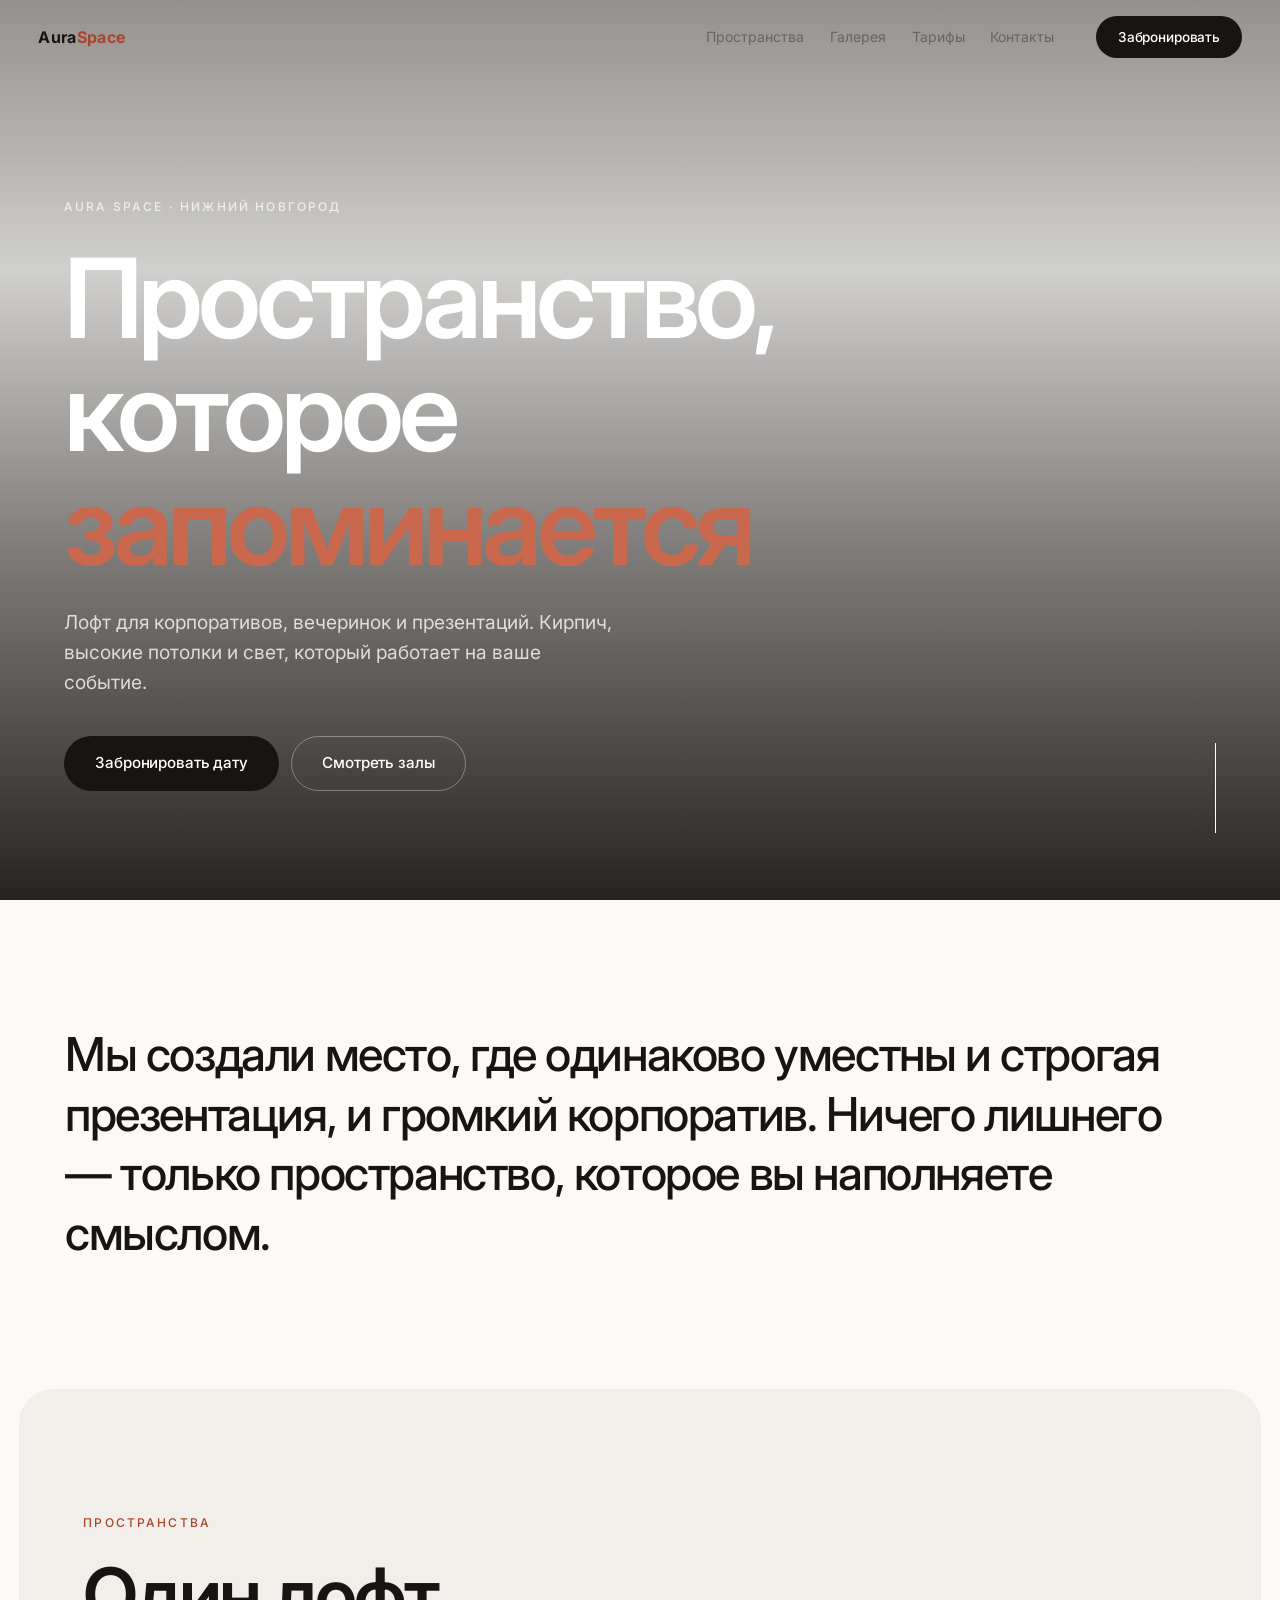
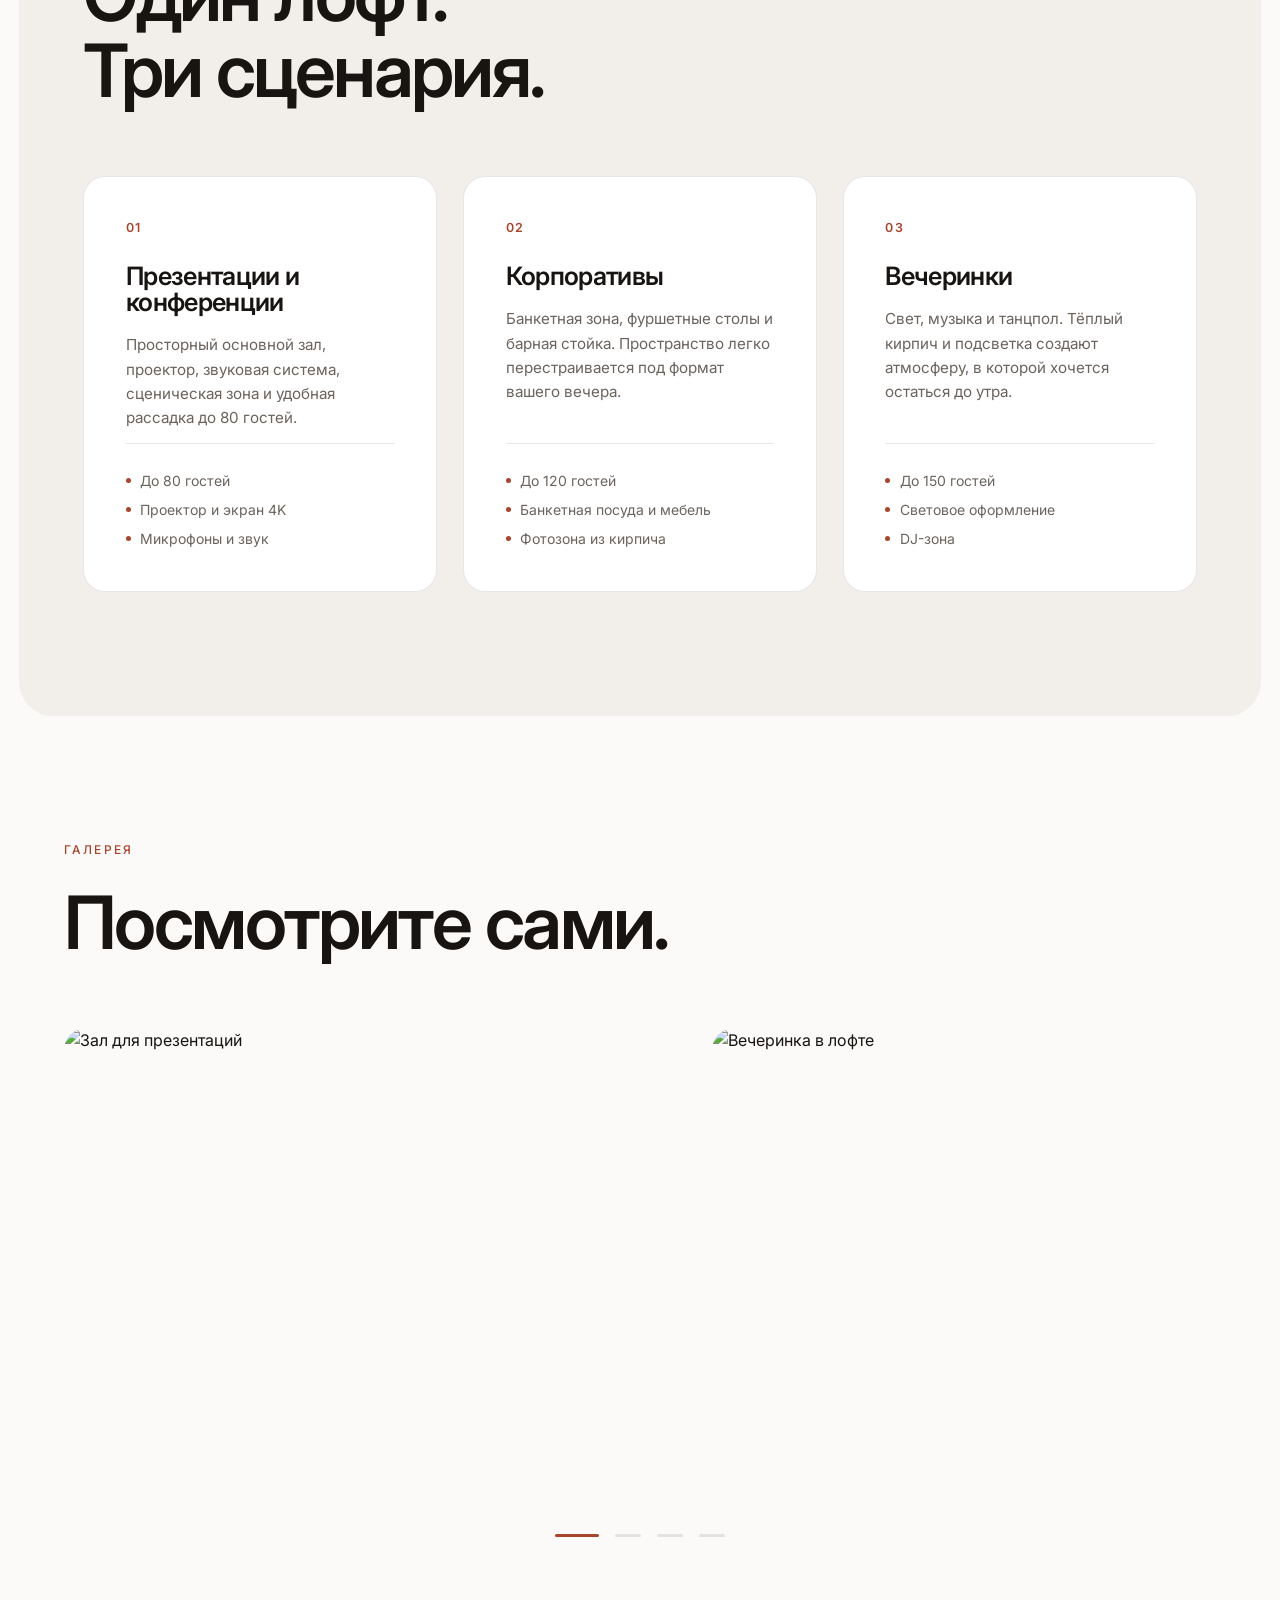
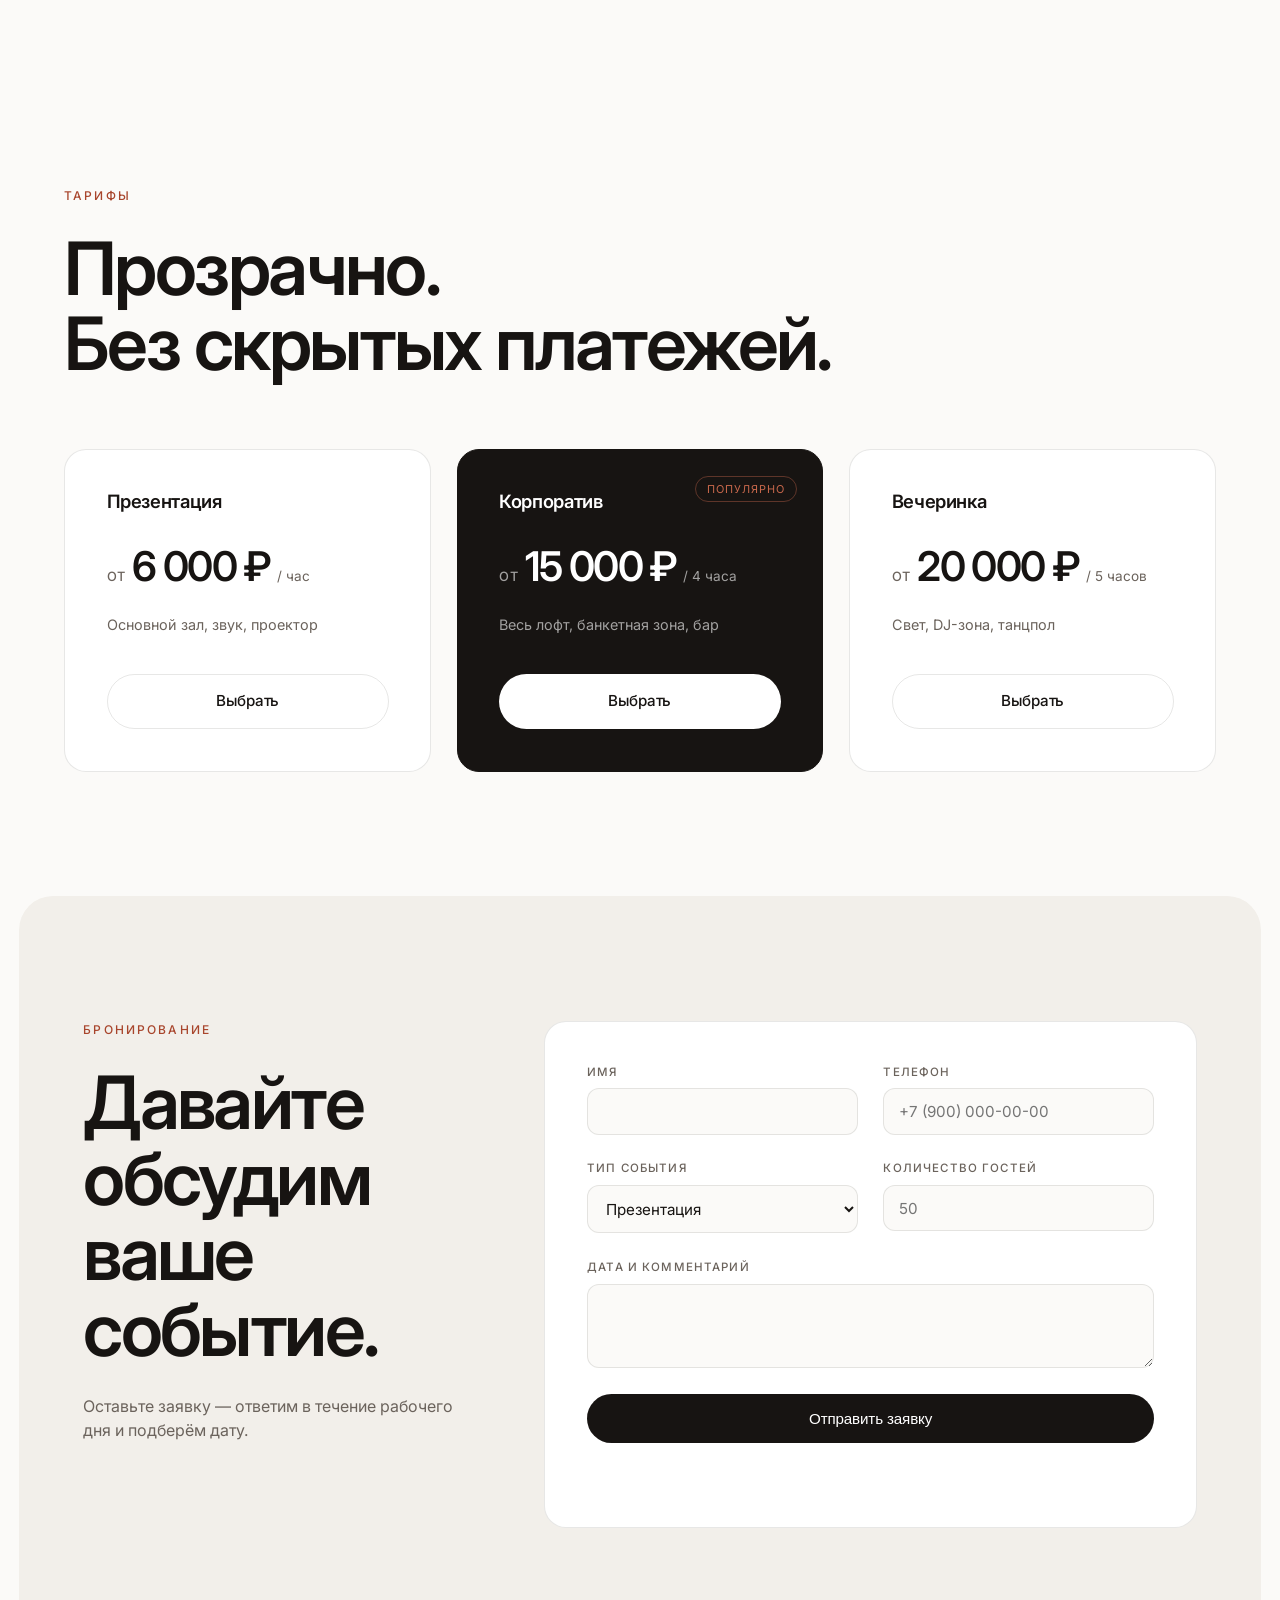
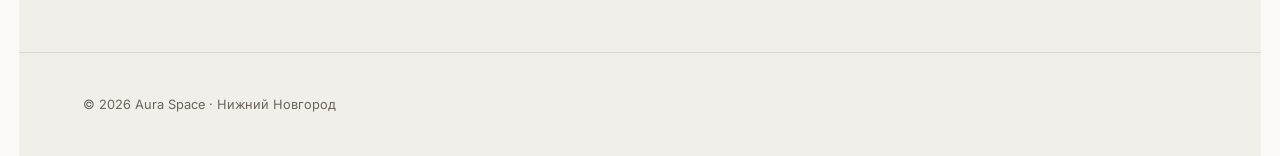
==== index.html @ e76d014f "Fix: rename index (2).html to index.html so GitHub Pages serves it" ====
<!DOCTYPE html>
<html lang="ru">
<head>
  <meta charset="UTF-8">
  <meta name="viewport" content="width=device-width, initial-scale=1.0">
  <title>Aura Space — лофт для корпоративов и презентаций в Нижнем Новгороде</title>
  <meta name="description" content="Aura Space — аренда лофта в Нижнем Новгороде для корпоративов, вечеринок и презентаций. Пространство, которое работает на ваше событие.">
  <meta property="og:title" content="Aura Space — лофт в Нижнем Новгороде">
  <meta property="og:description" content="Аренда лофта для корпоративов, вечеринок и презентаций.">
  <meta property="og:type" content="website">
  <link rel="icon" href="data:image/svg+xml,%3Csvg xmlns='http://www.w3.org/2000/svg' viewBox='0 0 64 64'%3E%3Crect width='64' height='64' rx='14' fill='%23171412'/%3E%3Ctext x='32' y='44' font-family='Helvetica,Arial,sans-serif' font-size='34' font-weight='600' fill='%23c9684c' text-anchor='middle'%3EA%3C/text%3E%3C/svg%3E">
  <link rel="preconnect" href="https://fonts.googleapis.com">
  <link rel="preconnect" href="https://fonts.gstatic.com" crossorigin>
  <link href="https://fonts.googleapis.com/css2?family=Inter:wght@300;400;500;600;700&display=swap" rel="stylesheet">
  <link rel="stylesheet" href="https://cdn.jsdelivr.net/npm/swiper@11/swiper-bundle.min.css">
  <link rel="stylesheet" href="styles.css">
</head>
<body>

  <header class="nav" id="nav">
    <div class="nav__inner">
      <a href="#top" class="nav__logo" aria-label="Aura Space — на главную">Aura<span>Space</span></a>
      <nav class="nav__links">
        <a href="#spaces">Пространства</a>
        <a href="#gallery">Галерея</a>
        <a href="#pricing">Тарифы</a>
        <a href="#contact">Контакты</a>
      </nav>
      <a href="#contact" class="btn btn--small">Забронировать</a>
    </div>
  </header>

  <main id="top">

    <section class="hero">
      <div class="hero__media" aria-hidden="true">
        <img src="https://images.unsplash.com/photo-1497366811353-6870744d04b2?auto=format&fit=crop&w=2400&q=80" alt="">
      </div>
      <div class="hero__content">
        <p class="eyebrow reveal">Aura Space · Нижний Новгород</p>
        <h1 class="hero__title reveal">
          Пространство,<br>которое <em>запоминается</em>
        </h1>
        <p class="hero__lead reveal">
          Лофт для корпоративов, вечеринок и презентаций. Кирпич, высокие потолки и свет, который работает на ваше событие.
        </p>
        <div class="hero__actions reveal">
          <a href="#contact" class="btn">Забронировать дату</a>
          <a href="#spaces" class="btn btn--ghost">Смотреть залы</a>
        </div>
      </div>
      <div class="hero__scroll" aria-hidden="true"><span></span></div>
    </section>

    <section class="manifest">
      <p class="manifest__text" data-split>
        Мы создали место, где одинаково уместны и строгая презентация, и громкий корпоратив. Ничего лишнего — только пространство, которое вы наполняете смыслом.
      </p>
    </section>

    <section class="spaces" id="spaces">
      <header class="section-head reveal">
        <p class="eyebrow">Пространства</p>
        <h2 class="section-title">Один лофт.<br>Три сценария.</h2>
      </header>
      <div class="spaces__grid">
        <article class="card reveal">
          <div class="card__icon" aria-hidden="true">01</div>
          <h3>Презентации и конференции</h3>
          <p>Просторный основной зал, проектор, звуковая система, сценическая зона и удобная рассадка до 80 гостей.</p>
          <ul class="card__list">
            <li>До 80 гостей</li>
            <li>Проектор и экран 4K</li>
            <li>Микрофоны и звук</li>
          </ul>
        </article>
        <article class="card reveal">
          <div class="card__icon" aria-hidden="true">02</div>
          <h3>Корпоративы</h3>
          <p>Банкетная зона, фуршетные столы и барная стойка. Пространство легко перестраивается под формат вашего вечера.</p>
          <ul class="card__list">
            <li>До 120 гостей</li>
            <li>Банкетная посуда и мебель</li>
            <li>Фотозона из кирпича</li>
          </ul>
        </article>
        <article class="card reveal">
          <div class="card__icon" aria-hidden="true">03</div>
          <h3>Вечеринки</h3>
          <p>Свет, музыка и танцпол. Тёплый кирпич и подсветка создают атмосферу, в которой хочется остаться до утра.</p>
          <ul class="card__list">
            <li>До 150 гостей</li>
            <li>Световое оформление</li>
            <li>DJ-зона</li>
          </ul>
        </article>
      </div>
    </section>

    <section class="gallery" id="gallery">
      <header class="section-head reveal">
        <p class="eyebrow">Галерея</p>
        <h2 class="section-title">Посмотрите сами.</h2>
      </header>
      <div class="swiper gallery__swiper">
        <div class="swiper-wrapper">
          <div class="swiper-slide"><img src="https://images.unsplash.com/photo-1519167758481-83f550bb49b3?auto=format&fit=crop&w=1600&q=80" alt="Зал для презентаций"></div>
          <div class="swiper-slide"><img src="https://images.unsplash.com/photo-1511795409834-ef04bbd61622?auto=format&fit=crop&w=1600&q=80" alt="Вечеринка в лофте"></div>
          <div class="swiper-slide"><img src="https://images.unsplash.com/photo-1464366400600-7168b8af9bc3?auto=format&fit=crop&w=1600&q=80" alt="Банкетный стол"></div>
          <div class="swiper-slide"><img src="https://images.unsplash.com/photo-1505373877841-8d25f7d46678?auto=format&fit=crop&w=1600&q=80" alt="Интерьер лофта"></div>
        </div>
        <div class="swiper-pagination"></div>
      </div>
    </section>

    <section class="pricing" id="pricing">
      <header class="section-head reveal">
        <p class="eyebrow">Тарифы</p>
        <h2 class="section-title">Прозрачно.<br>Без скрытых платежей.</h2>
      </header>
      <div class="pricing__grid">
        <article class="price reveal">
          <h3>Презентация</h3>
          <p class="price__value"><span>от</span> 6 000 ₽<small>/ час</small></p>
          <p class="price__note">Основной зал, звук, проектор</p>
          <a href="#contact" class="btn btn--ghost btn--block">Выбрать</a>
        </article>
        <article class="price price--featured reveal">
          <span class="price__badge">Популярно</span>
          <h3>Корпоратив</h3>
          <p class="price__value"><span>от</span> 15 000 ₽<small>/ 4 часа</small></p>
          <p class="price__note">Весь лофт, банкетная зона, бар</p>
          <a href="#contact" class="btn btn--block">Выбрать</a>
        </article>
        <article class="price reveal">
          <h3>Вечеринка</h3>
          <p class="price__value"><span>от</span> 20 000 ₽<small>/ 5 часов</small></p>
          <p class="price__note">Свет, DJ-зона, танцпол</p>
          <a href="#contact" class="btn btn--ghost btn--block">Выбрать</a>
        </article>
      </div>
    </section>

    <section class="contact" id="contact">
      <div class="contact__inner">
        <header class="section-head reveal">
          <p class="eyebrow">Бронирование</p>
          <h2 class="section-title">Давайте обсудим<br>ваше событие.</h2>
          <p class="contact__lead">Оставьте заявку — ответим в течение рабочего дня и подберём дату.</p>
        </header>
        <form class="form reveal" id="booking-form" novalidate>
          <div class="form__row">
            <label class="field">
              <span>Имя</span>
              <input type="text" name="name" autocomplete="name" required>
            </label>
            <label class="field">
              <span>Телефон</span>
              <input type="tel" name="phone" autocomplete="tel" placeholder="+7 (900) 000-00-00" required>
            </label>
          </div>
          <div class="form__row">
            <label class="field">
              <span>Тип события</span>
              <select name="type">
                <option>Презентация</option>
                <option>Корпоратив</option>
                <option>Вечеринка</option>
                <option>Другое</option>
              </select>
            </label>
            <label class="field">
              <span>Количество гостей</span>
              <input type="number" name="guests" min="1" max="200" placeholder="50">
            </label>
          </div>
          <label class="field">
            <span>Дата и комментарий</span>
            <textarea name="message" rows="3"></textarea>
          </label>
          <button type="submit" class="btn btn--block">Отправить заявку</button>
          <p class="form__status" role="status" aria-live="polite"></p>
        </form>
      </div>
    </section>

  </main>

  <footer class="footer">
    <p>© <span id="year"></span> Aura Space · Нижний Новгород</p>
  </footer>

  <div class="lightbox" id="lightbox" hidden>
    <button class="lightbox__close" aria-label="Закрыть">×</button>
    <img alt="">
  </div>

  <script src="https://cdn.jsdelivr.net/npm/gsap@3.12.5/dist/gsap.min.js"></script>
  <script src="https://cdn.jsdelivr.net/npm/gsap@3.12.5/dist/ScrollTrigger.min.js"></script>
  <script src="https://cdn.jsdelivr.net/npm/lenis@1.1.13/dist/lenis.min.js"></script>
  <script src="https://cdn.jsdelivr.net/npm/swiper@11/swiper-bundle.min.js"></script>
  <script src="main.js"></script>
</body>
</html>
---- styles.css ----
/* ============================================
   Aura Space — design tokens
   ============================================ */
:root {
  --bg: #fbfaf8;
  --bg-alt: #f2efea;
  --ink: #171412;
  --ink-soft: #6b635c;
  --line: rgba(23, 20, 18, 0.1);
  --accent: #a8452c;
  --accent-soft: #c9684c;
  --white: #ffffff;

  --radius-s: 12px;
  --radius-m: 22px;
  --radius-l: 34px;

  --space-1: clamp(0.5rem, 0.4rem + 0.5vw, 0.8rem);
  --space-2: clamp(1rem, 0.8rem + 1vw, 1.6rem);
  --space-3: clamp(1.6rem, 1.2rem + 2vw, 2.6rem);
  --space-4: clamp(2.4rem, 1.8rem + 3vw, 4.5rem);
  --space-5: clamp(4rem, 3rem + 6vw, 9rem);

  --ease: cubic-bezier(0.16, 1, 0.3, 1);
  --font: "Inter", -apple-system, BlinkMacSystemFont, "Segoe UI", sans-serif;
}

*, *::before, *::after { box-sizing: border-box; }

html {
  -webkit-text-size-adjust: 100%;
  scroll-behavior: smooth;
}

html.lenis, html.lenis body { height: auto; }
.lenis.lenis-smooth { scroll-behavior: auto !important; }

body {
  margin: 0;
  background: var(--bg);
  color: var(--ink);
  font-family: var(--font);
  font-weight: 400;
  line-height: 1.5;
  -webkit-font-smoothing: antialiased;
  -moz-osx-font-smoothing: grayscale;
  overflow-x: hidden;
}

img { display: block; max-width: 100%; height: auto; }
a { color: inherit; text-decoration: none; }
h1, h2, h3 { margin: 0; font-weight: 600; letter-spacing: -0.035em; line-height: 1.03; }
p { margin: 0; }
ul { margin: 0; padding: 0; list-style: none; }

/* ============================================
   Typography helpers
   ============================================ */
.eyebrow {
  font-size: 0.75rem;
  font-weight: 500;
  letter-spacing: 0.18em;
  text-transform: uppercase;
  color: var(--accent);
}

.section-title {
  font-size: clamp(2.2rem, 1.4rem + 4vw, 4.6rem);
}

.section-head {
  max-width: 900px;
  margin-bottom: var(--space-4);
  display: flex;
  flex-direction: column;
  gap: var(--space-2);
}

/* ============================================
   Buttons
   ============================================ */
.btn {
  display: inline-flex;
  align-items: center;
  justify-content: center;
  gap: 0.5rem;
  padding: 0.95rem 1.9rem;
  border-radius: 999px;
  border: 1px solid transparent;
  background: var(--ink);
  color: var(--white);
  font-size: 0.95rem;
  font-weight: 500;
  letter-spacing: -0.01em;
  cursor: pointer;
  transition: transform 0.45s var(--ease), background 0.35s ease, color 0.35s ease,
              border-color 0.35s ease, box-shadow 0.45s var(--ease);
  will-change: transform;
}
.btn:hover {
  transform: translateY(-2px);
  background: var(--accent);
  box-shadow: 0 14px 30px -14px rgba(168, 69, 44, 0.7);
}
.btn:active { transform: translateY(0) scale(0.985); }
.btn:focus-visible { outline: 2px solid var(--accent); outline-offset: 3px; }

.btn--ghost {
  background: transparent;
  color: var(--ink);
  border-color: var(--line);
}
.btn--ghost:hover {
  background: var(--ink);
  color: var(--white);
  border-color: var(--ink);
  box-shadow: 0 14px 30px -18px rgba(23, 20, 18, 0.8);
}

.btn--small { padding: 0.6rem 1.3rem; font-size: 0.85rem; }
.btn--block { width: 100%; }

/* ============================================
   Navigation
   ============================================ */
.nav {
  position: fixed;
  inset: 0 0 auto 0;
  z-index: 100;
  padding: 1rem clamp(1rem, 3vw, 2.5rem);
  transition: background 0.5s ease, backdrop-filter 0.5s ease, border-color 0.5s ease;
  border-bottom: 1px solid transparent;
}
.nav.is-stuck {
  background: rgba(251, 250, 248, 0.72);
  -webkit-backdrop-filter: saturate(180%) blur(20px);
  backdrop-filter: saturate(180%) blur(20px);
  border-bottom-color: var(--line);
}
.nav__inner {
  max-width: 1280px;
  margin-inline: auto;
  display: flex;
  align-items: center;
  gap: var(--space-3);
}
.nav__logo {
  font-size: 1rem;
  font-weight: 700;
  letter-spacing: 0.02em;
}
.nav__logo span { color: var(--accent); }
.nav__links {
  display: flex;
  gap: clamp(1rem, 2vw, 2.2rem);
  margin-left: auto;
  font-size: 0.875rem;
  color: var(--ink-soft);
}
.nav__links a {
  position: relative;
  padding-block: 0.25rem;
  transition: color 0.3s ease;
}
.nav__links a::after {
  content: "";
  position: absolute;
  left: 0; bottom: 0;
  width: 100%;
  height: 1px;
  background: var(--accent);
  transform: scaleX(0);
  transform-origin: left;
  transition: transform 0.45s var(--ease);
}
.nav__links a:hover { color: var(--ink); }
.nav__links a:hover::after { transform: scaleX(1); }

@media (max-width: 800px) {
  .nav__links { display: none; }
  .nav__inner .btn { margin-left: auto; }
}

/* ============================================
   Hero
   ============================================ */
.hero {
  position: relative;
  min-height: 100svh;
  display: flex;
  align-items: flex-end;
  padding: var(--space-5) clamp(1.2rem, 5vw, 5rem) var(--space-4);
  overflow: hidden;
}
.hero__media {
  position: absolute;
  inset: 0;
  z-index: 0;
  will-change: transform;
}
.hero__media img {
  width: 100%;
  height: 100%;
  object-fit: cover;
  transform: scale(1.12);
  filter: saturate(0.92) contrast(1.02);
}
.hero__media::after {
  content: "";
  position: absolute;
  inset: 0;
  background:
    linear-gradient(to top, rgba(20, 16, 14, 0.92) 0%, rgba(20, 16, 14, 0.55) 38%, rgba(20, 16, 14, 0.18) 70%, rgba(20, 16, 14, 0.45) 100%);
}
.hero__content {
  position: relative;
  z-index: 2;
  max-width: 1000px;
  color: var(--white);
  display: flex;
  flex-direction: column;
  gap: var(--space-2);
  padding-bottom: var(--space-3);
}
.hero__content .eyebrow { color: rgba(255, 255, 255, 0.72); }
.hero__title {
  font-size: clamp(2.6rem, 1.3rem + 7vw, 7rem);
  font-weight: 600;
  letter-spacing: -0.045em;
}
.hero__title em {
  font-style: normal;
  color: var(--accent-soft);
}
.hero__lead {
  max-width: 46ch;
  font-size: clamp(1rem, 0.95rem + 0.4vw, 1.2rem);
  color: rgba(255, 255, 255, 0.78);
  line-height: 1.55;
}
.hero__actions {
  display: flex;
  flex-wrap: wrap;
  gap: 0.75rem;
  margin-top: var(--space-1);
}
.hero__actions .btn--ghost {
  color: var(--white);
  border-color: rgba(255, 255, 255, 0.35);
}
.hero__actions .btn--ghost:hover {
  background: var(--white);
  color: var(--ink);
  border-color: var(--white);
}
.hero__scroll {
  position: absolute;
  right: clamp(1.2rem, 5vw, 5rem);
  bottom: var(--space-4);
  width: 1px;
  height: 90px;
  background: rgba(255, 255, 255, 0.25);
  z-index: 2;
  overflow: hidden;
}
.hero__scroll span {
  position: absolute;
  inset: 0;
  background: var(--white);
  animation: scrollHint 2.4s var(--ease) infinite;
}
@keyframes scrollHint {
  0%   { transform: translateY(-100%); }
  60%  { transform: translateY(0); }
  100% { transform: translateY(100%); }
}
@media (max-width: 700px) { .hero__scroll { display: none; } }

/* ============================================
   Manifest
   ============================================ */
.manifest {
  padding: var(--space-5) clamp(1.2rem, 5vw, 5rem);
  background: var(--bg);
}
.manifest__text {
  max-width: 1150px;
  margin-inline: auto;
  font-size: clamp(1.4rem, 1rem + 2.4vw, 3rem);
  font-weight: 500;
  line-height: 1.28;
  letter-spacing: -0.03em;
  color: var(--ink);
}
.manifest__text .word { display: inline-block; }
.manifest__text .word--dim { color: #cfc8c0; }

/* ============================================
   Spaces
   ============================================ */
.spaces {
  padding: var(--space-5) clamp(1.2rem, 5vw, 5rem);
  background: var(--bg-alt);
  border-radius: var(--radius-l);
  margin-inline: clamp(0.6rem, 1.5vw, 1.2rem);
}
.spaces__grid {
  display: grid;
  grid-template-columns: repeat(auto-fit, minmax(280px, 1fr));
  gap: var(--space-2);
  max-width: 1280px;
  margin-inline: auto;
}
.card {
  background: var(--white);
  border-radius: var(--radius-m);
  padding: var(--space-3);
  border: 1px solid var(--line);
  display: flex;
  flex-direction: column;
  gap: var(--space-1);
  transition: transform 0.6s var(--ease), box-shadow 0.6s var(--ease), border-color 0.4s ease;
}
.card:hover {
  transform: translateY(-6px);
  box-shadow: 0 30px 60px -40px rgba(23, 20, 18, 0.45);
  border-color: rgba(168, 69, 44, 0.25);
}
.card__icon {
  font-size: 0.78rem;
  font-weight: 600;
  letter-spacing: 0.12em;
  color: var(--accent);
  margin-bottom: var(--space-1);
}
.card h3 {
  font-size: clamp(1.25rem, 1.1rem + 0.6vw, 1.6rem);
  letter-spacing: -0.025em;
  margin-bottom: 0.35rem;
}
.card p {
  color: var(--ink-soft);
  font-size: 0.95rem;
  line-height: 1.6;
}
.card__list {
  margin-top: auto;
  padding-top: var(--space-2);
  border-top: 1px solid var(--line);
  display: flex;
  flex-direction: column;
  gap: 0.5rem;
  font-size: 0.875rem;
  color: var(--ink-soft);
}
.card__list li {
  display: flex;
  align-items: center;
  gap: 0.6rem;
}
.card__list li::before {
  content: "";
  width: 5px; height: 5px;
  border-radius: 50%;
  background: var(--accent);
  flex: none;
}

/* ============================================
   Gallery
   ============================================ */
.gallery {
  padding: var(--space-5) 0 var(--space-5);
  overflow: hidden;
}
.gallery .section-head {
  padding-inline: clamp(1.2rem, 5vw, 5rem);
}
.gallery__swiper { overflow: visible; padding-inline: clamp(1.2rem, 5vw, 5rem); }
.gallery__swiper .swiper-slide {
  width: min(72vw, 620px);
  border-radius: var(--radius-m);
  overflow: hidden;
  cursor: zoom-in;
}
.gallery__swiper .swiper-slide img {
  width: 100%;
  aspect-ratio: 4 / 3;
  object-fit: cover;
  transition: transform 0.9s var(--ease);
}
.gallery__swiper .swiper-slide:hover img { transform: scale(1.04); }

.gallery__swiper .swiper-pagination {
  position: static;
  margin-top: var(--space-3);
  display: flex;
  justify-content: center;
  gap: 8px;
}
.gallery__swiper .swiper-pagination-bullet {
  width: 26px; height: 3px;
  border-radius: 999px;
  background: var(--line);
  opacity: 1;
  transition: background 0.4s ease, width 0.4s var(--ease);
}
.gallery__swiper .swiper-pagination-bullet-active {
  background: var(--accent);
  width: 44px;
}

/* ============================================
   Pricing
   ============================================ */
.pricing {
  padding: var(--space-5) clamp(1.2rem, 5vw, 5rem);
}
.pricing__grid {
  display: grid;
  grid-template-columns: repeat(auto-fit, minmax(260px, 1fr));
  gap: var(--space-2);
  max-width: 1280px;
  margin-inline: auto;
  align-items: stretch;
}
.price {
  position: relative;
  background: var(--white);
  border: 1px solid var(--line);
  border-radius: var(--radius-m);
  padding: var(--space-3);
  display: flex;
  flex-direction: column;
  gap: var(--space-1);
  transition: transform 0.6s var(--ease), box-shadow 0.6s var(--ease);
}
.price:hover { transform: translateY(-5px); box-shadow: 0 30px 60px -44px rgba(23, 20, 18, 0.5); }
.price h3 {
  font-size: 1.15rem;
  letter-spacing: -0.02em;
  font-weight: 600;
}
.price__value {
  font-size: clamp(1.9rem, 1.6rem + 1.2vw, 2.6rem);
  font-weight: 600;
  letter-spacing: -0.04em;
  margin-block: var(--space-1) 0.2rem;
  display: flex;
  align-items: baseline;
  gap: 0.4rem;
  flex-wrap: wrap;
}
.price__value span {
  font-size: 0.8rem;
  font-weight: 500;
  letter-spacing: 0.05em;
  text-transform: uppercase;
  color: var(--ink-soft);
}
.price__value small {
  font-size: 0.85rem;
  font-weight: 400;
  color: var(--ink-soft);
  letter-spacing: 0;
}
.price__note { color: var(--ink-soft); font-size: 0.9rem; margin-bottom: var(--space-2); }
.price .btn { margin-top: auto; }
.price--featured {
  background: var(--ink);
  color: var(--white);
  border-color: var(--ink);
}
.price--featured .price__value span,
.price--featured .price__value small,
.price--featured .price__note { color: rgba(255, 255, 255, 0.6); }
.price--featured .btn { background: var(--white); color: var(--ink); }
.price--featured .btn:hover { background: var(--accent); color: var(--white); }
.price__badge {
  position: absolute;
  top: var(--space-2);
  right: var(--space-2);
  font-size: 0.68rem;
  letter-spacing: 0.1em;
  text-transform: uppercase;
  color: var(--accent-soft);
  border: 1px solid rgba(201, 104, 76, 0.4);
  border-radius: 999px;
  padding: 0.25rem 0.65rem;
}

/* ============================================
   Contact / form
   ============================================ */
.contact {
  padding: var(--space-5) clamp(1.2rem, 5vw, 5rem);
  background: var(--bg-alt);
  border-radius: var(--radius-l) var(--radius-l) 0 0;
  margin-inline: clamp(0.6rem, 1.5vw, 1.2rem);
}
.contact__inner {
  max-width: 1280px;
  margin-inline: auto;
  display: grid;
  grid-template-columns: 1fr 1fr;
  gap: var(--space-4);
  align-items: start;
}
.contact__lead { color: var(--ink-soft); max-width: 40ch; }
.form {
  display: flex;
  flex-direction: column;
  gap: var(--space-2);
  background: var(--white);
  border: 1px solid var(--line);
  border-radius: var(--radius-m);
  padding: var(--space-3);
}
.form__row {
  display: grid;
  grid-template-columns: 1fr 1fr;
  gap: var(--space-2);
}
.field { display: flex; flex-direction: column; gap: 0.45rem; }
.field > span {
  font-size: 0.72rem;
  font-weight: 500;
  letter-spacing: 0.1em;
  text-transform: uppercase;
  color: var(--ink-soft);
}
.field input,
.field select,
.field textarea {
  font-family: inherit;
  font-size: 0.95rem;
  color: var(--ink);
  background: var(--bg);
  border: 1px solid var(--line);
  border-radius: var(--radius-s);
  padding: 0.8rem 0.9rem;
  transition: border-color 0.3s ease, box-shadow 0.3s ease, background 0.3s ease;
  resize: vertical;
}
.field input:focus,
.field select:focus,
.field textarea:focus {
  outline: none;
  border-color: var(--accent);
  background: var(--white);
  box-shadow: 0 0 0 4px rgba(168, 69, 44, 0.1);
}
.field.is-invalid input { border-color: var(--accent); }
.form__status { font-size: 0.85rem; color: var(--ink-soft); min-height: 1.2em; }
.form__status.is-ok { color: #2f6b46; }

@media (max-width: 860px) {
  .contact__inner { grid-template-columns: 1fr; }
  .form__row { grid-template-columns: 1fr; }
}

/* ============================================
   Footer
   ============================================ */
.footer {
  padding: var(--space-3) clamp(1.2rem, 5vw, 5rem);
  margin-inline: clamp(0.6rem, 1.5vw, 1.2rem);
  background: var(--bg-alt);
  border-top: 1px solid var(--line);
  font-size: 0.8rem;
  color: var(--ink-soft);
}

/* ============================================
   Lightbox
   ============================================ */
.lightbox {
  position: fixed;
  inset: 0;
  z-index: 200;
  display: grid;
  place-items: center;
  padding: clamp(1rem, 4vw, 3rem);
  background: rgba(16, 13, 11, 0.94);
  -webkit-backdrop-filter: blur(12px);
  backdrop-filter: blur(12px);
  opacity: 0;
  transition: opacity 0.4s var(--ease);
}
.lightbox[hidden] { display: none; }
.lightbox.is-open { opacity: 1; }
.lightbox img {
  max-width: 100%;
  max-height: 88vh;
  border-radius: var(--radius-m);
  object-fit: contain;
}
.lightbox__close {
  position: absolute;
  top: 1.5rem; right: 1.5rem;
  width: 48px; height: 48px;
  border-radius: 50%;
  border: 1px solid rgba(255, 255, 255, 0.25);
  background: transparent;
  color: var(--white);
  font-size: 1.6rem;
  line-height: 1;
  cursor: pointer;
  transition: background 0.3s ease, transform 0.4s var(--ease);
}
.lightbox__close:hover { background: rgba(255, 255, 255, 0.12); transform: rotate(90deg); }

/* ============================================
   Reveal base state (JS adds .is-visible)
   ============================================ */
.reveal { opacity: 0; transform: translateY(28px); }
.reveal.is-visible { opacity: 1; transform: none; }

@media (prefers-reduced-motion: reduce) {
  * { animation-duration: 0.001ms !important; transition-duration: 0.001ms !important; }
  .reveal { opacity: 1; transform: none; }
  html { scroll-behavior: auto; }
}
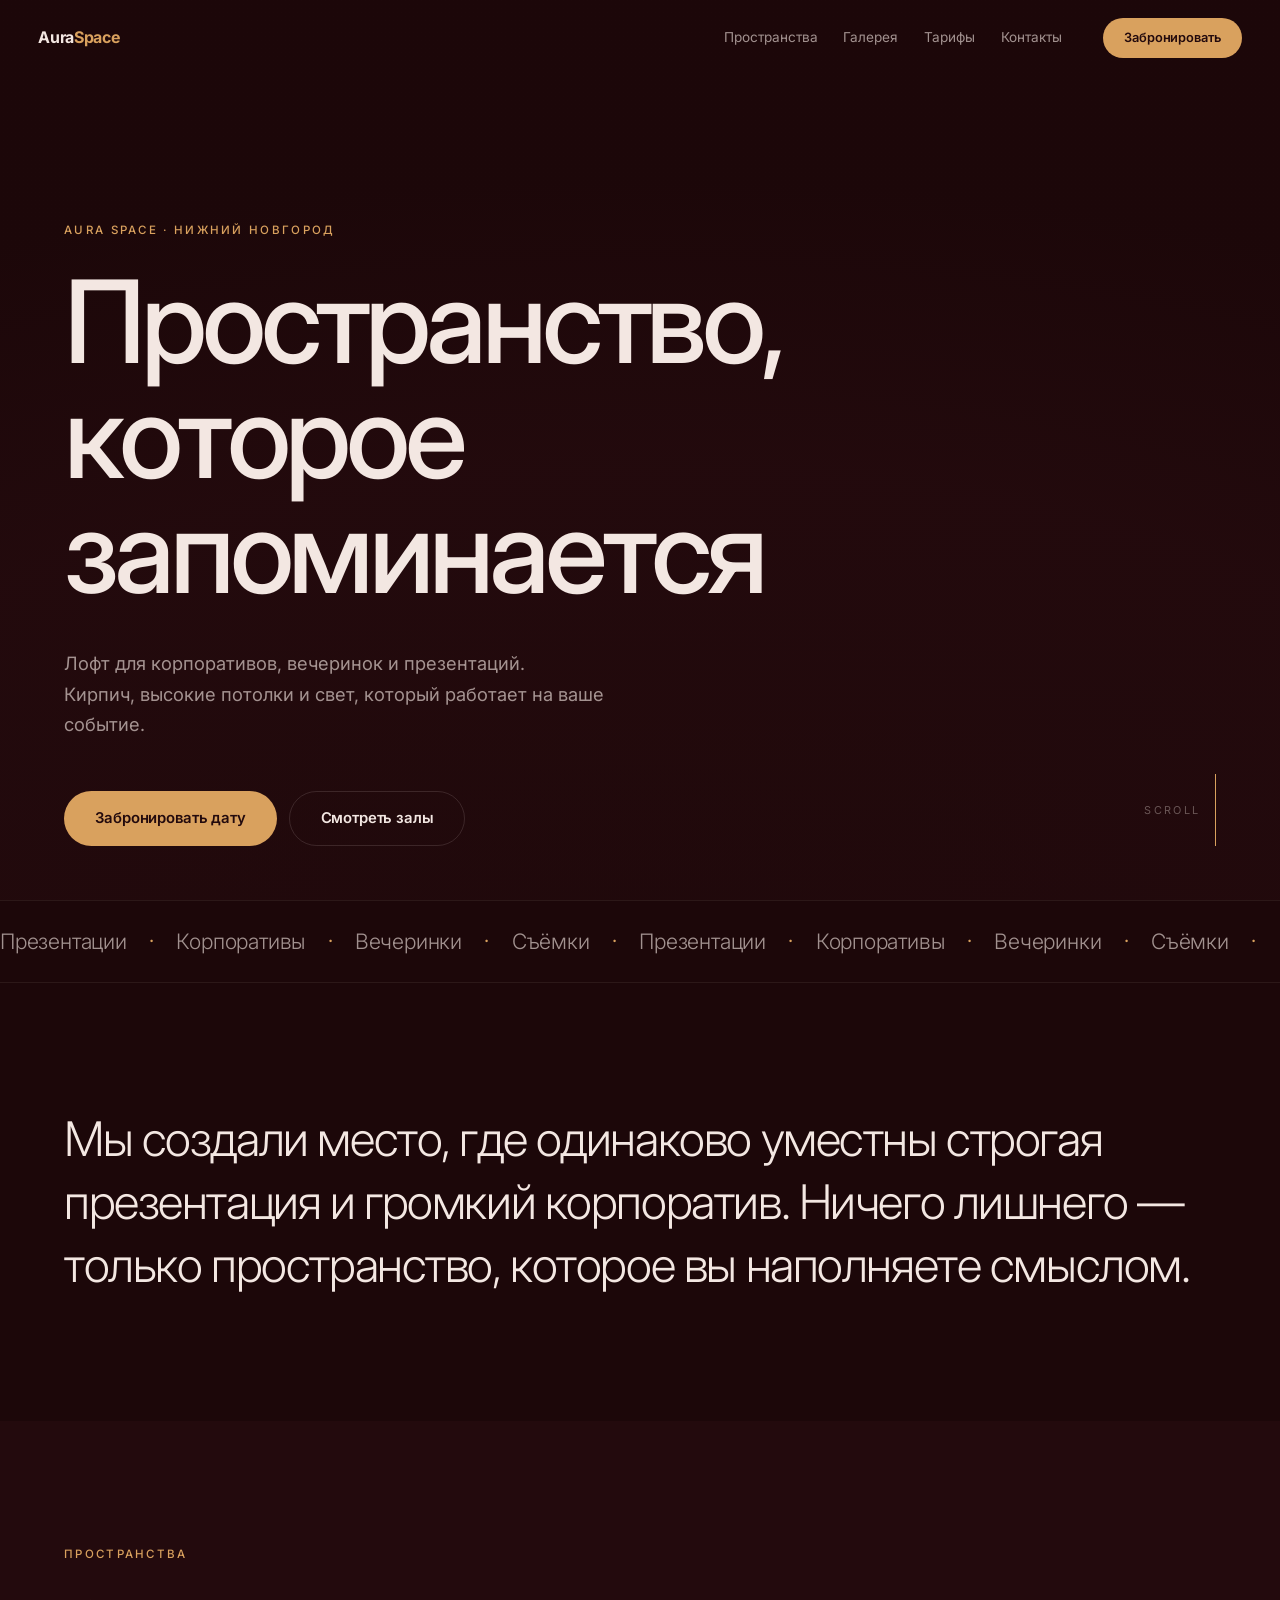
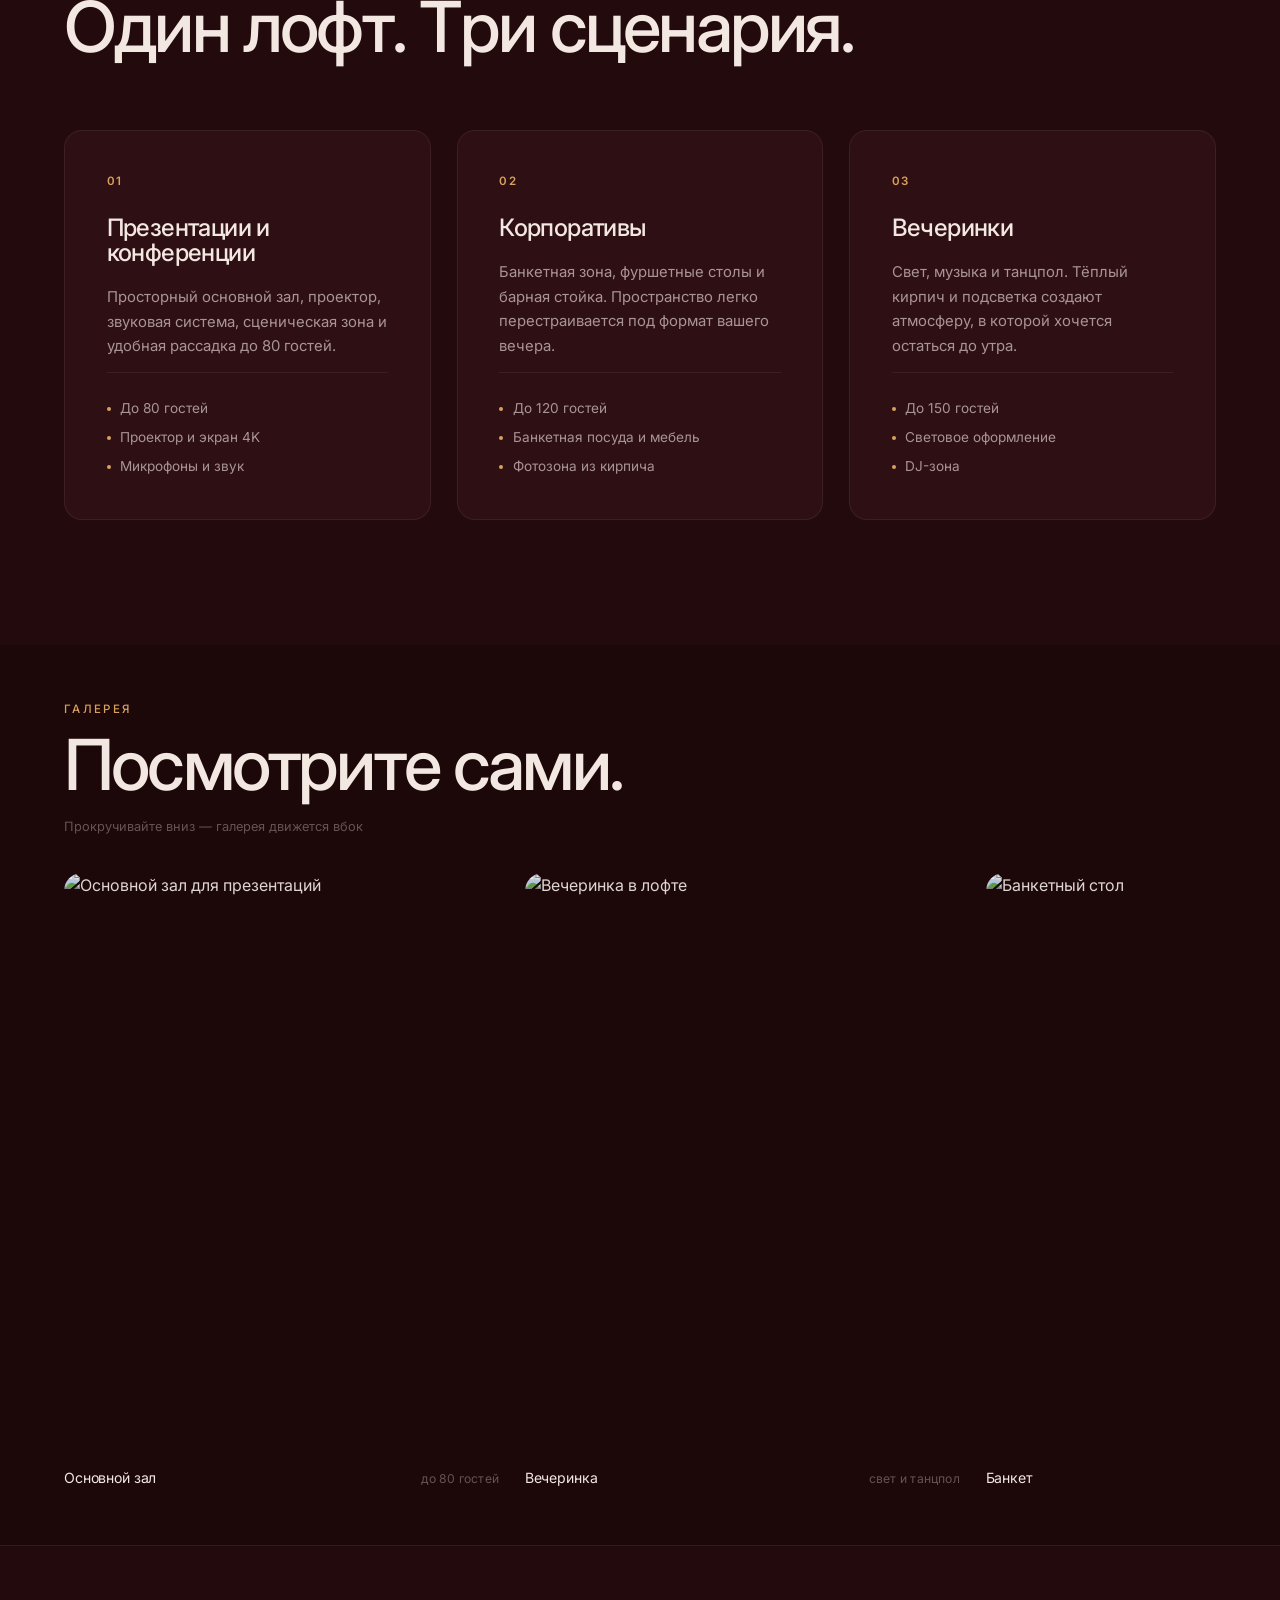
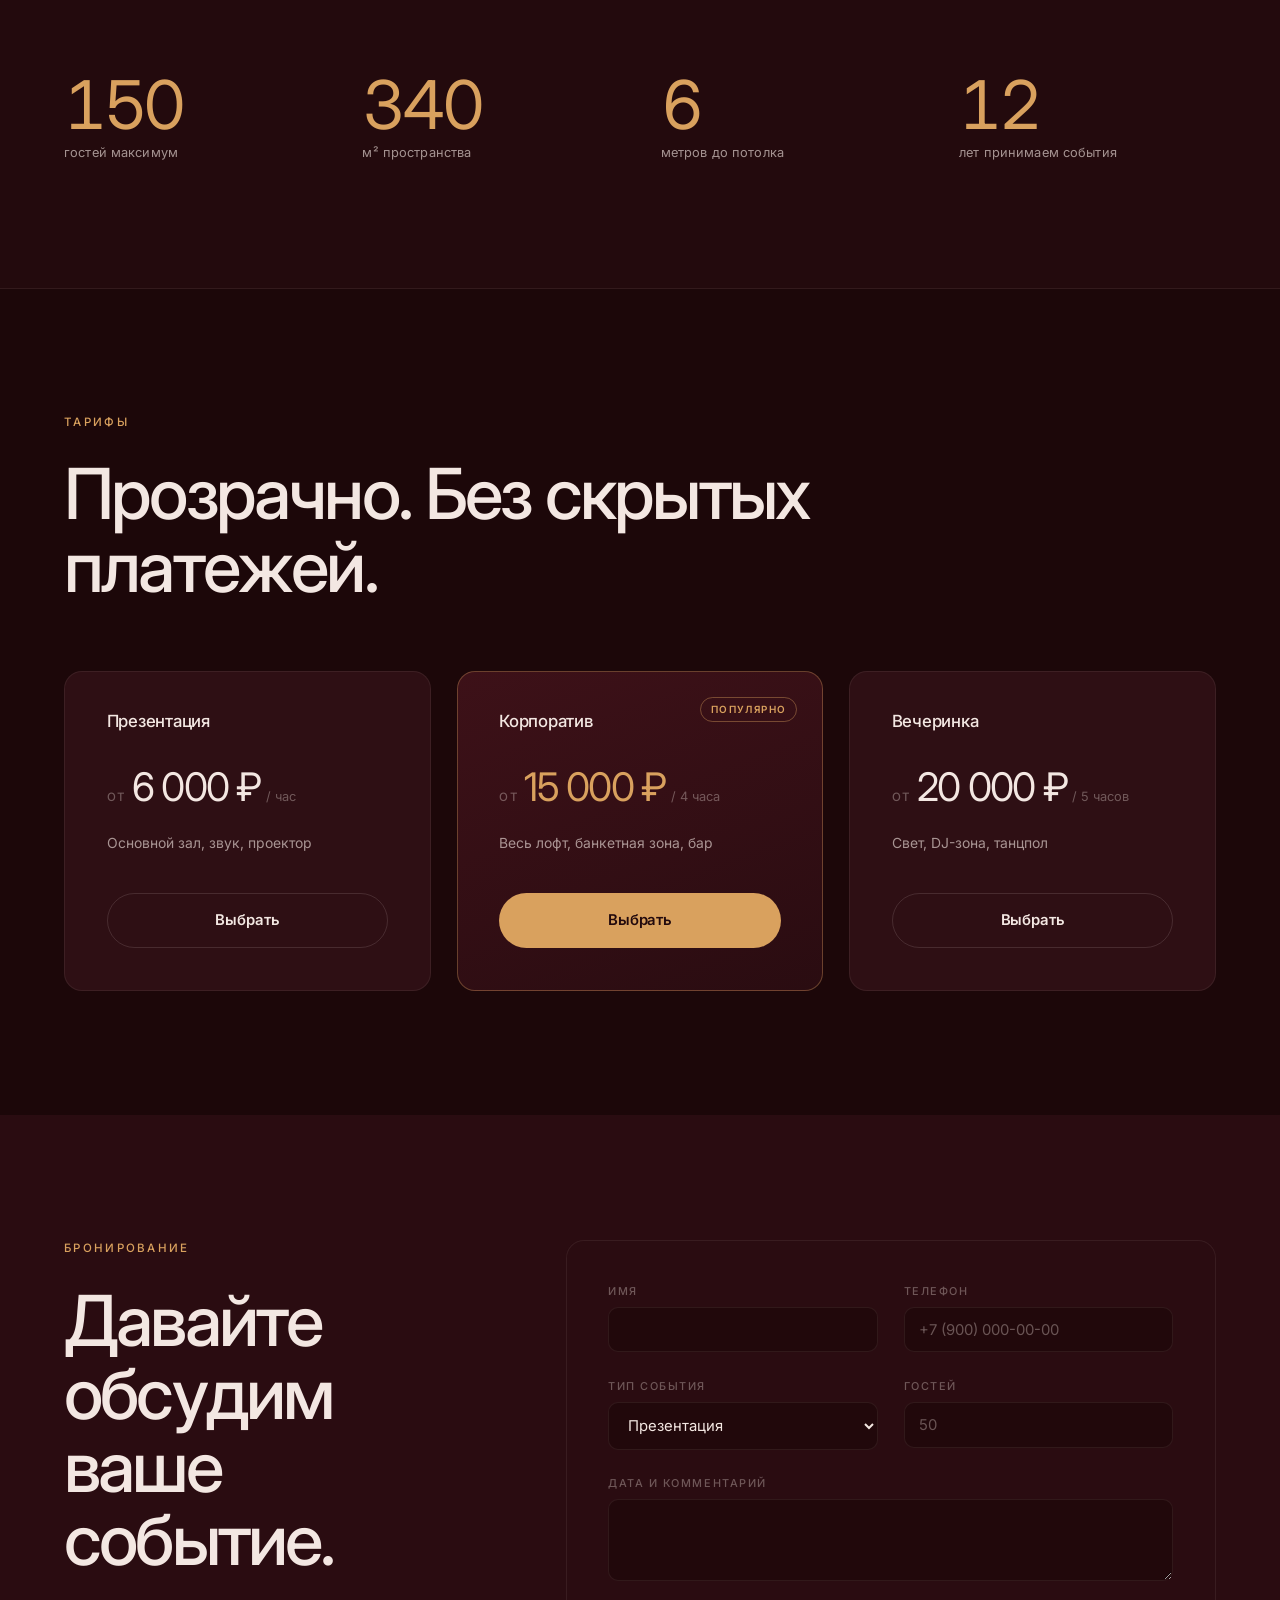
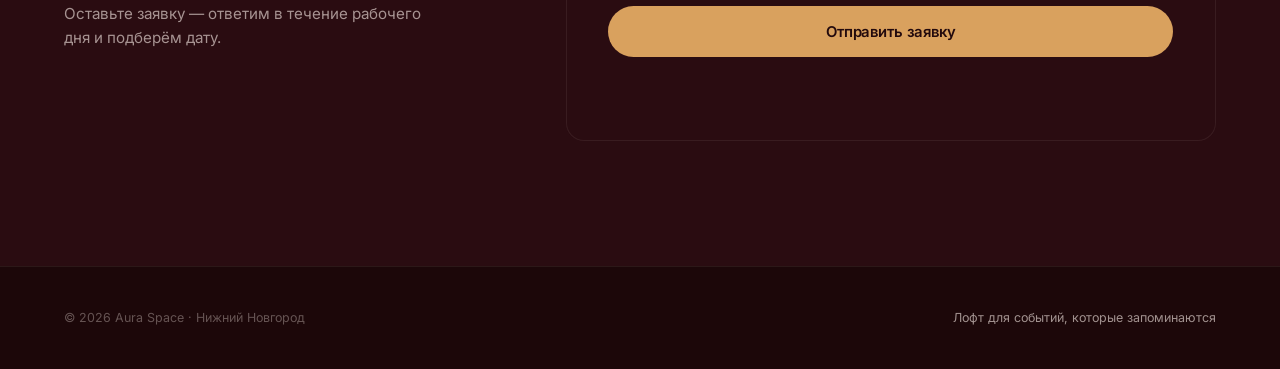
==== commit 0a05f0e0: "Redesign: burgundy brick loft palette + scroll animations (char split, parallax, horizontal gallery)" ====
--- a/index.html
+++ b/index.html
@@ -4,15 +4,15 @@
   <meta charset="UTF-8">
   <meta name="viewport" content="width=device-width, initial-scale=1.0">
   <title>Aura Space — лофт для корпоративов и презентаций в Нижнем Новгороде</title>
-  <meta name="description" content="Aura Space — аренда лофта в Нижнем Новгороде для корпоративов, вечеринок и презентаций. Пространство, которое работает на ваше событие.">
+  <meta name="description" content="Aura Space — аренда лофта в Нижнем Новгороде для корпоративов, вечеринок и презентаций. Кирпич, высокие потолки, свет.">
   <meta property="og:title" content="Aura Space — лофт в Нижнем Новгороде">
   <meta property="og:description" content="Аренда лофта для корпоративов, вечеринок и презентаций.">
   <meta property="og:type" content="website">
-  <link rel="icon" href="data:image/svg+xml,%3Csvg xmlns='http://www.w3.org/2000/svg' viewBox='0 0 64 64'%3E%3Crect width='64' height='64' rx='14' fill='%23171412'/%3E%3Ctext x='32' y='44' font-family='Helvetica,Arial,sans-serif' font-size='34' font-weight='600' fill='%23c9684c' text-anchor='middle'%3EA%3C/text%3E%3C/svg%3E">
+  <meta name="theme-color" content="#230a0d">
+  <link rel="icon" href="data:image/svg+xml,%3Csvg xmlns='http://www.w3.org/2000/svg' viewBox='0 0 64 64'%3E%3Crect width='64' height='64' rx='14' fill='%23230a0d'/%3E%3Ctext x='32' y='44' font-family='Helvetica,Arial,sans-serif' font-size='34' font-weight='600' fill='%23d9a15e' text-anchor='middle'%3EA%3C/text%3E%3C/svg%3E">
   <link rel="preconnect" href="https://fonts.googleapis.com">
   <link rel="preconnect" href="https://fonts.gstatic.com" crossorigin>
   <link href="https://fonts.googleapis.com/css2?family=Inter:wght@300;400;500;600;700&display=swap" rel="stylesheet">
-  <link rel="stylesheet" href="https://cdn.jsdelivr.net/npm/swiper@11/swiper-bundle.min.css">
   <link rel="stylesheet" href="styles.css">
 </head>
 <body>
@@ -32,40 +32,66 @@
 
   <main id="top">
 
-    <section class="hero">
-      <div class="hero__media" aria-hidden="true">
-        <img src="https://images.unsplash.com/photo-1497366811353-6870744d04b2?auto=format&fit=crop&w=2400&q=80" alt="">
-      </div>
+    <!-- ============ HERO ============ -->
+    <section class="hero" data-bg="#230a0d">
+      <div class="hero__media">
+        <img src="https://images.unsplash.com/photo-1497366811353-6870744d04b2?auto=format&fit=crop&w=2400&q=80"
+             alt="" fetchpriority="high">
+      </div>
+
       <div class="hero__content">
-        <p class="eyebrow reveal">Aura Space · Нижний Новгород</p>
-        <h1 class="hero__title reveal">
-          Пространство,<br>которое <em>запоминается</em>
+        <p class="eyebrow fade-up">Aura Space · Нижний Новгород</p>
+        <h1 class="hero__title">
+          <span class="line" data-split>Пространство,</span>
+          <span class="line" data-split>которое <em>запоминается</em></span>
         </h1>
-        <p class="hero__lead reveal">
-          Лофт для корпоративов, вечеринок и презентаций. Кирпич, высокие потолки и свет, который работает на ваше событие.
+        <p class="hero__lead fade-up">
+          Лофт для корпоративов, вечеринок и презентаций.<br>
+          Кирпич, высокие потолки и свет, который работает на ваше событие.
         </p>
-        <div class="hero__actions reveal">
+        <div class="hero__actions fade-up">
           <a href="#contact" class="btn">Забронировать дату</a>
           <a href="#spaces" class="btn btn--ghost">Смотреть залы</a>
         </div>
       </div>
-      <div class="hero__scroll" aria-hidden="true"><span></span></div>
-    </section>
-
-    <section class="manifest">
-      <p class="manifest__text" data-split>
-        Мы создали место, где одинаково уместны и строгая презентация, и громкий корпоратив. Ничего лишнего — только пространство, которое вы наполняете смыслом.
+
+      <div class="hero__scroll" aria-hidden="true">
+        <span class="hero__scroll-label">Scroll</span>
+        <span class="hero__scroll-line"><i></i></span>
+      </div>
+    </section>
+
+    <!-- ============ MARQUEE ============ -->
+    <div class="marquee" aria-hidden="true">
+      <div class="marquee__inner">
+        <span class="marquee__item">Презентации</span><span class="marquee__dot">·</span>
+        <span class="marquee__item">Корпоративы</span><span class="marquee__dot">·</span>
+        <span class="marquee__item">Вечеринки</span><span class="marquee__dot">·</span>
+        <span class="marquee__item">Съёмки</span><span class="marquee__dot">·</span>
+        <span class="marquee__item">Презентации</span><span class="marquee__dot">·</span>
+        <span class="marquee__item">Корпоративы</span><span class="marquee__dot">·</span>
+        <span class="marquee__item">Вечеринки</span><span class="marquee__dot">·</span>
+        <span class="marquee__item">Съёмки</span><span class="marquee__dot">·</span>
+      </div>
+    </div>
+
+    <!-- ============ INTRO ============ -->
+    <section class="intro" data-bg="#1c0709">
+      <p class="intro__text" data-split>
+        Мы создали место, где одинаково уместны строгая презентация и громкий корпоратив. Ничего лишнего — только пространство, которое вы наполняете смыслом.
       </p>
     </section>
 
-    <section class="spaces" id="spaces">
-      <header class="section-head reveal">
-        <p class="eyebrow">Пространства</p>
-        <h2 class="section-title">Один лофт.<br>Три сценария.</h2>
+    <!-- ============ SPACES ============ -->
+    <section class="spaces" id="spaces" data-bg="#230a0d">
+      <header class="section-head">
+        <p class="eyebrow fade-up">Пространства</p>
+        <h2 class="section-title" data-split>Один лофт. Три сценария.</h2>
       </header>
+
       <div class="spaces__grid">
-        <article class="card reveal">
-          <div class="card__icon" aria-hidden="true">01</div>
+        <article class="card" data-reveal>
+          <span class="card__num">01</span>
           <h3>Презентации и конференции</h3>
           <p>Просторный основной зал, проектор, звуковая система, сценическая зона и удобная рассадка до 80 гостей.</p>
           <ul class="card__list">
@@ -74,8 +100,9 @@
             <li>Микрофоны и звук</li>
           </ul>
         </article>
-        <article class="card reveal">
-          <div class="card__icon" aria-hidden="true">02</div>
+
+        <article class="card" data-reveal>
+          <span class="card__num">02</span>
           <h3>Корпоративы</h3>
           <p>Банкетная зона, фуршетные столы и барная стойка. Пространство легко перестраивается под формат вашего вечера.</p>
           <ul class="card__list">
@@ -84,8 +111,9 @@
             <li>Фотозона из кирпича</li>
           </ul>
         </article>
-        <article class="card reveal">
-          <div class="card__icon" aria-hidden="true">03</div>
+
+        <article class="card" data-reveal>
+          <span class="card__num">03</span>
           <h3>Вечеринки</h3>
           <p>Свет, музыка и танцпол. Тёплый кирпич и подсветка создают атмосферу, в которой хочется остаться до утра.</p>
           <ul class="card__list">
@@ -97,42 +125,86 @@
       </div>
     </section>
 
-    <section class="gallery" id="gallery">
-      <header class="section-head reveal">
-        <p class="eyebrow">Галерея</p>
-        <h2 class="section-title">Посмотрите сами.</h2>
+    <!-- ============ HORIZONTAL GALLERY ============ -->
+    <section class="hgal" id="gallery" data-bg="#1c0709">
+      <div class="hgal__pin">
+        <div class="hgal__head">
+          <p class="eyebrow">Галерея</p>
+          <h2 class="section-title" data-split>Посмотрите сами.</h2>
+          <p class="hgal__hint">Прокручивайте вниз — галерея движется вбок</p>
+        </div>
+
+        <div class="hgal__track">
+          <figure class="hgal__slide">
+            <img src="https://images.unsplash.com/photo-1519167758481-83f550bb49b3?auto=format&fit=crop&w=1600&q=80" alt="Основной зал для презентаций">
+            <figcaption>Основной зал<span>до 80 гостей</span></figcaption>
+          </figure>
+          <figure class="hgal__slide">
+            <img src="https://images.unsplash.com/photo-1511795409834-ef04bbd61622?auto=format&fit=crop&w=1600&q=80" alt="Вечеринка в лофте">
+            <figcaption>Вечеринка<span>свет и танцпол</span></figcaption>
+          </figure>
+          <figure class="hgal__slide">
+            <img src="https://images.unsplash.com/photo-1464366400600-7168b8af9bc3?auto=format&fit=crop&w=1600&q=80" alt="Банкетный стол">
+            <figcaption>Банкет<span>до 120 гостей</span></figcaption>
+          </figure>
+          <figure class="hgal__slide">
+            <img src="https://images.unsplash.com/photo-1505373877841-8d25f7d46678?auto=format&fit=crop&w=1600&q=80" alt="Интерьер лофта">
+            <figcaption>Интерьер<span>кирпич и металл</span></figcaption>
+          </figure>
+          <figure class="hgal__slide">
+            <img src="https://images.unsplash.com/photo-1497366754035-f200968a6e72?auto=format&fit=crop&w=1600&q=80" alt="Барная стойка в лофте">
+            <figcaption>Бар<span>фуршет и коктейли</span></figcaption>
+          </figure>
+        </div>
+      </div>
+    </section>
+
+    <!-- ============ STATS ============ -->
+    <section class="stats" data-bg="#230a0d">
+      <div class="stats__grid">
+        <div class="stat" data-reveal>
+          <span class="stat__num" data-count="150">0</span>
+          <span class="stat__label">гостей максимум</span>
+        </div>
+        <div class="stat" data-reveal>
+          <span class="stat__num" data-count="340">0</span>
+          <span class="stat__label">м² пространства</span>
+        </div>
+        <div class="stat" data-reveal>
+          <span class="stat__num" data-count="6">0</span>
+          <span class="stat__label">метров до потолка</span>
+        </div>
+        <div class="stat" data-reveal>
+          <span class="stat__num" data-count="12">0</span>
+          <span class="stat__label">лет принимаем события</span>
+        </div>
+      </div>
+    </section>
+
+    <!-- ============ PRICING ============ -->
+    <section class="pricing" id="pricing" data-bg="#1c0709">
+      <header class="section-head">
+        <p class="eyebrow fade-up">Тарифы</p>
+        <h2 class="section-title" data-split>Прозрачно. Без скрытых платежей.</h2>
       </header>
-      <div class="swiper gallery__swiper">
-        <div class="swiper-wrapper">
-          <div class="swiper-slide"><img src="https://images.unsplash.com/photo-1519167758481-83f550bb49b3?auto=format&fit=crop&w=1600&q=80" alt="Зал для презентаций"></div>
-          <div class="swiper-slide"><img src="https://images.unsplash.com/photo-1511795409834-ef04bbd61622?auto=format&fit=crop&w=1600&q=80" alt="Вечеринка в лофте"></div>
-          <div class="swiper-slide"><img src="https://images.unsplash.com/photo-1464366400600-7168b8af9bc3?auto=format&fit=crop&w=1600&q=80" alt="Банкетный стол"></div>
-          <div class="swiper-slide"><img src="https://images.unsplash.com/photo-1505373877841-8d25f7d46678?auto=format&fit=crop&w=1600&q=80" alt="Интерьер лофта"></div>
-        </div>
-        <div class="swiper-pagination"></div>
-      </div>
-    </section>
-
-    <section class="pricing" id="pricing">
-      <header class="section-head reveal">
-        <p class="eyebrow">Тарифы</p>
-        <h2 class="section-title">Прозрачно.<br>Без скрытых платежей.</h2>
-      </header>
+
       <div class="pricing__grid">
-        <article class="price reveal">
+        <article class="price" data-reveal>
           <h3>Презентация</h3>
           <p class="price__value"><span>от</span> 6 000 ₽<small>/ час</small></p>
           <p class="price__note">Основной зал, звук, проектор</p>
           <a href="#contact" class="btn btn--ghost btn--block">Выбрать</a>
         </article>
-        <article class="price price--featured reveal">
+
+        <article class="price price--featured" data-reveal>
           <span class="price__badge">Популярно</span>
           <h3>Корпоратив</h3>
           <p class="price__value"><span>от</span> 15 000 ₽<small>/ 4 часа</small></p>
           <p class="price__note">Весь лофт, банкетная зона, бар</p>
           <a href="#contact" class="btn btn--block">Выбрать</a>
         </article>
-        <article class="price reveal">
+
+        <article class="price" data-reveal>
           <h3>Вечеринка</h3>
           <p class="price__value"><span>от</span> 20 000 ₽<small>/ 5 часов</small></p>
           <p class="price__note">Свет, DJ-зона, танцпол</p>
@@ -141,14 +213,16 @@
       </div>
     </section>
 
-    <section class="contact" id="contact">
+    <!-- ============ CONTACT ============ -->
+    <section class="contact" id="contact" data-bg="#2a0c11">
       <div class="contact__inner">
-        <header class="section-head reveal">
-          <p class="eyebrow">Бронирование</p>
-          <h2 class="section-title">Давайте обсудим<br>ваше событие.</h2>
-          <p class="contact__lead">Оставьте заявку — ответим в течение рабочего дня и подберём дату.</p>
+        <header class="section-head">
+          <p class="eyebrow fade-up">Бронирование</p>
+          <h2 class="section-title" data-split>Давайте обсудим ваше событие.</h2>
+          <p class="contact__lead fade-up">Оставьте заявку — ответим в течение рабочего дня и подберём дату.</p>
         </header>
-        <form class="form reveal" id="booking-form" novalidate>
+
+        <form class="form" id="booking-form" novalidate>
           <div class="form__row">
             <label class="field">
               <span>Имя</span>
@@ -170,7 +244,7 @@
               </select>
             </label>
             <label class="field">
-              <span>Количество гостей</span>
+              <span>Гостей</span>
               <input type="number" name="guests" min="1" max="200" placeholder="50">
             </label>
           </div>
@@ -187,7 +261,10 @@
   </main>
 
   <footer class="footer">
-    <p>© <span id="year"></span> Aura Space · Нижний Новгород</p>
+    <div class="footer__inner">
+      <p>© <span id="year"></span> Aura Space · Нижний Новгород</p>
+      <p class="footer__note">Лофт для событий, которые запоминаются</p>
+    </div>
   </footer>
 
   <div class="lightbox" id="lightbox" hidden>
@@ -198,7 +275,6 @@
   <script src="https://cdn.jsdelivr.net/npm/gsap@3.12.5/dist/gsap.min.js"></script>
   <script src="https://cdn.jsdelivr.net/npm/gsap@3.12.5/dist/ScrollTrigger.min.js"></script>
   <script src="https://cdn.jsdelivr.net/npm/lenis@1.1.13/dist/lenis.min.js"></script>
-  <script src="https://cdn.jsdelivr.net/npm/swiper@11/swiper-bundle.min.js"></script>
   <script src="main.js"></script>
 </body>
 </html>
--- a/styles.css
+++ b/styles.css
@@ -1,19 +1,28 @@
 /* ============================================
-   Aura Space — design tokens
+   Aura Space — бордовый кирпичный лофт
+   Палитра: тёмный бордо + тёплая медь
    ============================================ */
 :root {
-  --bg: #fbfaf8;
-  --bg-alt: #f2efea;
-  --ink: #171412;
-  --ink-soft: #6b635c;
-  --line: rgba(23, 20, 18, 0.1);
-  --accent: #a8452c;
-  --accent-soft: #c9684c;
-  --white: #ffffff;
-
-  --radius-s: 12px;
-  --radius-m: 22px;
-  --radius-l: 34px;
+  /* фоны — глубокий бордо, как кирпичная кладка в тени */
+  --bg: #230a0d;
+  --bg-deep: #1c0709;
+  --bg-warm: #2a0c11;
+  --bg-card: #2e0f14;
+
+  /* текст — тёплый крем, не чисто белый */
+  --ink: #f3e7e2;
+  --ink-soft: rgba(243, 231, 226, 0.62);
+  --ink-dim: rgba(243, 231, 226, 0.34);
+
+  /* акценты — медь и обожжённый кирпич */
+  --accent: #d9a15e;
+  --accent-deep: #b5473c;
+  --line: rgba(243, 231, 226, 0.13);
+  --line-soft: rgba(243, 231, 226, 0.07);
+
+  --radius-s: 10px;
+  --radius-m: 18px;
+  --radius-l: 28px;
 
   --space-1: clamp(0.5rem, 0.4rem + 0.5vw, 0.8rem);
   --space-2: clamp(1rem, 0.8rem + 1vw, 1.6rem);
@@ -41,7 +50,7 @@
   color: var(--ink);
   font-family: var(--font);
   font-weight: 400;
-  line-height: 1.5;
+  line-height: 1.55;
   -webkit-font-smoothing: antialiased;
   -moz-osx-font-smoothing: grayscale;
   overflow-x: hidden;
@@ -49,35 +58,66 @@
 
 img { display: block; max-width: 100%; height: auto; }
 a { color: inherit; text-decoration: none; }
-h1, h2, h3 { margin: 0; font-weight: 600; letter-spacing: -0.035em; line-height: 1.03; }
+h1, h2, h3 { margin: 0; font-weight: 500; letter-spacing: -0.035em; line-height: 1.04; }
 p { margin: 0; }
 ul { margin: 0; padding: 0; list-style: none; }
-
-/* ============================================
-   Typography helpers
+button { font-family: inherit; }
+
+/* Тонкая кирпичная текстура поверх фона */
+body::before {
+  content: "";
+  position: fixed;
+  inset: 0;
+  z-index: 0;
+  pointer-events: none;
+  opacity: 0.045;
+  background-image:
+    repeating-linear-gradient(90deg, #fff 0 1px, transparent 1px 74px),
+    repeating-linear-gradient(0deg, #fff 0 1px, transparent 1px 34px);
+  mix-blend-mode: overlay;
+}
+
+main, .nav, .footer { position: relative; z-index: 1; }
+
+/* ============================================
+   Типографика
    ============================================ */
 .eyebrow {
-  font-size: 0.75rem;
+  font-size: 0.72rem;
   font-weight: 500;
-  letter-spacing: 0.18em;
+  letter-spacing: 0.2em;
   text-transform: uppercase;
   color: var(--accent);
 }
 
 .section-title {
-  font-size: clamp(2.2rem, 1.4rem + 4vw, 4.6rem);
+  font-size: clamp(2rem, 1.2rem + 4.2vw, 4.4rem);
+  font-weight: 500;
+  letter-spacing: -0.04em;
+  max-width: 20ch;
 }
 
 .section-head {
-  max-width: 900px;
+  max-width: 1000px;
   margin-bottom: var(--space-4);
   display: flex;
   flex-direction: column;
   gap: var(--space-2);
 }
 
-/* ============================================
-   Buttons
+/* Сплит-анимация: слова/буквы */
+.chars-wrap { display: inline-block; }
+.char {
+  display: inline-block;
+  opacity: 0;
+  filter: blur(8px);
+  transform: translateY(14px);
+  will-change: opacity, transform, filter;
+}
+.word { display: inline-block; white-space: pre; }
+
+/* ============================================
+   Кнопки
    ============================================ */
 .btn {
   display: inline-flex;
@@ -87,20 +127,20 @@
   padding: 0.95rem 1.9rem;
   border-radius: 999px;
   border: 1px solid transparent;
-  background: var(--ink);
-  color: var(--white);
-  font-size: 0.95rem;
-  font-weight: 500;
+  background: var(--accent);
+  color: #230a0d;
+  font-size: 0.93rem;
+  font-weight: 600;
   letter-spacing: -0.01em;
   cursor: pointer;
-  transition: transform 0.45s var(--ease), background 0.35s ease, color 0.35s ease,
-              border-color 0.35s ease, box-shadow 0.45s var(--ease);
-  will-change: transform;
+  transition: transform 0.45s var(--ease), background 0.35s ease,
+              color 0.35s ease, border-color 0.35s ease, box-shadow 0.45s var(--ease);
 }
 .btn:hover {
   transform: translateY(-2px);
-  background: var(--accent);
-  box-shadow: 0 14px 30px -14px rgba(168, 69, 44, 0.7);
+  background: var(--ink);
+  color: #230a0d;
+  box-shadow: 0 18px 40px -18px rgba(217, 161, 94, 0.55);
 }
 .btn:active { transform: translateY(0) scale(0.985); }
 .btn:focus-visible { outline: 2px solid var(--accent); outline-offset: 3px; }
@@ -111,34 +151,35 @@
   border-color: var(--line);
 }
 .btn--ghost:hover {
-  background: var(--ink);
-  color: var(--white);
-  border-color: var(--ink);
-  box-shadow: 0 14px 30px -18px rgba(23, 20, 18, 0.8);
-}
-
-.btn--small { padding: 0.6rem 1.3rem; font-size: 0.85rem; }
+  background: transparent;
+  color: var(--accent);
+  border-color: var(--accent);
+  box-shadow: none;
+}
+
+.btn--small { padding: 0.58rem 1.25rem; font-size: 0.8rem; }
 .btn--block { width: 100%; }
 
 /* ============================================
-   Navigation
+   Навигация
    ============================================ */
 .nav {
   position: fixed;
   inset: 0 0 auto 0;
   z-index: 100;
-  padding: 1rem clamp(1rem, 3vw, 2.5rem);
-  transition: background 0.5s ease, backdrop-filter 0.5s ease, border-color 0.5s ease;
+  padding: 1.1rem clamp(1rem, 3vw, 2.6rem);
+  transition: background 0.5s ease, backdrop-filter 0.5s ease, border-color 0.5s ease, padding 0.5s var(--ease);
   border-bottom: 1px solid transparent;
 }
 .nav.is-stuck {
-  background: rgba(251, 250, 248, 0.72);
-  -webkit-backdrop-filter: saturate(180%) blur(20px);
-  backdrop-filter: saturate(180%) blur(20px);
-  border-bottom-color: var(--line);
+  background: rgba(28, 7, 9, 0.72);
+  -webkit-backdrop-filter: saturate(160%) blur(18px);
+  backdrop-filter: saturate(160%) blur(18px);
+  border-bottom-color: var(--line-soft);
+  padding-block: 0.8rem;
 }
 .nav__inner {
-  max-width: 1280px;
+  max-width: 1320px;
   margin-inline: auto;
   display: flex;
   align-items: center;
@@ -147,14 +188,14 @@
 .nav__logo {
   font-size: 1rem;
   font-weight: 700;
-  letter-spacing: 0.02em;
+  letter-spacing: -0.02em;
 }
 .nav__logo span { color: var(--accent); }
 .nav__links {
   display: flex;
   gap: clamp(1rem, 2vw, 2.2rem);
   margin-left: auto;
-  font-size: 0.875rem;
+  font-size: 0.85rem;
   color: var(--ink-soft);
 }
 .nav__links a {
@@ -166,8 +207,7 @@
   content: "";
   position: absolute;
   left: 0; bottom: 0;
-  width: 100%;
-  height: 1px;
+  width: 100%; height: 1px;
   background: var(--accent);
   transform: scaleX(0);
   transform-origin: left;
@@ -176,7 +216,7 @@
 .nav__links a:hover { color: var(--ink); }
 .nav__links a:hover::after { transform: scaleX(1); }
 
-@media (max-width: 800px) {
+@media (max-width: 820px) {
   .nav__links { display: none; }
   .nav__inner .btn { margin-left: auto; }
 }
@@ -189,390 +229,507 @@
   min-height: 100svh;
   display: flex;
   align-items: flex-end;
-  padding: var(--space-5) clamp(1.2rem, 5vw, 5rem) var(--space-4);
+  padding: clamp(6rem, 14vh, 10rem) clamp(1.2rem, 5vw, 5rem) clamp(2.5rem, 6vh, 5rem);
   overflow: hidden;
+  background: var(--bg-deep);
 }
 .hero__media {
   position: absolute;
   inset: 0;
   z-index: 0;
-  will-change: transform;
+  overflow: hidden;
 }
 .hero__media img {
   width: 100%;
   height: 100%;
   object-fit: cover;
-  transform: scale(1.12);
-  filter: saturate(0.92) contrast(1.02);
-}
+  transform: scale(1.14);
+  filter: saturate(0.78) contrast(1.05) brightness(0.72) sepia(0.14) hue-rotate(-12deg);
+}
+/* Бордовая вуаль поверх фото — ключ к «кирпичному» настроению */
 .hero__media::after {
   content: "";
   position: absolute;
   inset: 0;
   background:
-    linear-gradient(to top, rgba(20, 16, 14, 0.92) 0%, rgba(20, 16, 14, 0.55) 38%, rgba(20, 16, 14, 0.18) 70%, rgba(20, 16, 14, 0.45) 100%);
-}
+    radial-gradient(120% 80% at 50% 100%, rgba(35, 10, 13, 0.55) 0%, rgba(35, 10, 13, 0.9) 60%, rgba(28, 7, 9, 0.97) 100%),
+    linear-gradient(to top, rgba(28, 7, 9, 0.96) 0%, rgba(35, 10, 13, 0.5) 45%, rgba(35, 10, 13, 0.28) 100%);
+}
+
 .hero__content {
   position: relative;
   z-index: 2;
-  max-width: 1000px;
-  color: var(--white);
+  max-width: 1100px;
   display: flex;
   flex-direction: column;
   gap: var(--space-2);
-  padding-bottom: var(--space-3);
-}
-.hero__content .eyebrow { color: rgba(255, 255, 255, 0.72); }
+}
 .hero__title {
-  font-size: clamp(2.6rem, 1.3rem + 7vw, 7rem);
-  font-weight: 600;
+  font-size: clamp(2.5rem, 1.1rem + 7.6vw, 7.6rem);
+  font-weight: 500;
   letter-spacing: -0.045em;
-}
+  line-height: 1.0;
+}
+.hero__title .line { display: block; }
 .hero__title em {
-  font-style: normal;
-  color: var(--accent-soft);
+  font-style: italic;
+  font-weight: 300;
+  color: var(--accent);
 }
 .hero__lead {
-  max-width: 46ch;
-  font-size: clamp(1rem, 0.95rem + 0.4vw, 1.2rem);
-  color: rgba(255, 255, 255, 0.78);
-  line-height: 1.55;
+  max-width: 48ch;
+  font-size: clamp(0.98rem, 0.93rem + 0.4vw, 1.15rem);
+  color: var(--ink-soft);
+  line-height: 1.65;
+  margin-top: var(--space-1);
 }
 .hero__actions {
   display: flex;
   flex-wrap: wrap;
   gap: 0.75rem;
-  margin-top: var(--space-1);
-}
-.hero__actions .btn--ghost {
-  color: var(--white);
-  border-color: rgba(255, 255, 255, 0.35);
-}
-.hero__actions .btn--ghost:hover {
-  background: var(--white);
-  color: var(--ink);
-  border-color: var(--white);
-}
+  margin-top: var(--space-2);
+}
+
 .hero__scroll {
   position: absolute;
   right: clamp(1.2rem, 5vw, 5rem);
-  bottom: var(--space-4);
+  bottom: clamp(2.5rem, 6vh, 5rem);
+  z-index: 2;
+  display: flex;
+  align-items: center;
+  gap: 0.9rem;
+}
+.hero__scroll-label {
+  font-size: 0.68rem;
+  letter-spacing: 0.22em;
+  text-transform: uppercase;
+  color: var(--ink-dim);
+}
+.hero__scroll-line {
+  display: block;
   width: 1px;
-  height: 90px;
-  background: rgba(255, 255, 255, 0.25);
-  z-index: 2;
+  height: 72px;
+  background: var(--line);
+  position: relative;
   overflow: hidden;
 }
-.hero__scroll span {
+.hero__scroll-line i {
   position: absolute;
   inset: 0;
-  background: var(--white);
-  animation: scrollHint 2.4s var(--ease) infinite;
+  background: var(--accent);
+  animation: scrollHint 2.6s var(--ease) infinite;
 }
 @keyframes scrollHint {
   0%   { transform: translateY(-100%); }
-  60%  { transform: translateY(0); }
+  55%  { transform: translateY(0); }
   100% { transform: translateY(100%); }
 }
-@media (max-width: 700px) { .hero__scroll { display: none; } }
-
-/* ============================================
-   Manifest
-   ============================================ */
-.manifest {
+@media (max-width: 760px) { .hero__scroll { display: none; } }
+
+/* ============================================
+   Бегущая строка
+   ============================================ */
+.marquee {
+  padding: 1.5rem 0;
+  border-block: 1px solid var(--line-soft);
+  overflow: hidden;
+  background: var(--bg-deep);
+}
+.marquee__inner {
+  display: flex;
+  align-items: center;
+  gap: 1.4rem;
+  width: max-content;
+  animation: marquee 34s linear infinite;
+}
+.marquee__item {
+  font-size: clamp(0.95rem, 0.85rem + 0.6vw, 1.35rem);
+  font-weight: 300;
+  letter-spacing: -0.01em;
+  color: var(--ink-soft);
+  white-space: nowrap;
+}
+.marquee__dot { color: var(--accent); font-size: 1.2rem; }
+@keyframes marquee {
+  from { transform: translateX(0); }
+  to   { transform: translateX(-50%); }
+}
+@media (prefers-reduced-motion: reduce) {
+  .marquee__inner { animation: none; }
+}
+
+/* ============================================
+   Intro / манифест
+   ============================================ */
+.intro {
+  padding: var(--space-5) clamp(1.2rem, 5vw, 5rem);
+  background: var(--bg-deep);
+}
+.intro__text {
+  max-width: 1180px;
+  margin-inline: auto;
+  font-size: clamp(1.35rem, 0.9rem + 2.6vw, 3.1rem);
+  font-weight: 300;
+  line-height: 1.32;
+  letter-spacing: -0.03em;
+  color: var(--ink);
+}
+.intro__text .char { filter: blur(10px); }
+
+/* ============================================
+   Пространства
+   ============================================ */
+.spaces {
   padding: var(--space-5) clamp(1.2rem, 5vw, 5rem);
   background: var(--bg);
-}
-.manifest__text {
-  max-width: 1150px;
-  margin-inline: auto;
-  font-size: clamp(1.4rem, 1rem + 2.4vw, 3rem);
-  font-weight: 500;
-  line-height: 1.28;
-  letter-spacing: -0.03em;
-  color: var(--ink);
-}
-.manifest__text .word { display: inline-block; }
-.manifest__text .word--dim { color: #cfc8c0; }
-
-/* ============================================
-   Spaces
-   ============================================ */
-.spaces {
-  padding: var(--space-5) clamp(1.2rem, 5vw, 5rem);
-  background: var(--bg-alt);
-  border-radius: var(--radius-l);
-  margin-inline: clamp(0.6rem, 1.5vw, 1.2rem);
 }
 .spaces__grid {
   display: grid;
   grid-template-columns: repeat(auto-fit, minmax(280px, 1fr));
   gap: var(--space-2);
-  max-width: 1280px;
+  max-width: 1320px;
   margin-inline: auto;
 }
 .card {
-  background: var(--white);
+  position: relative;
+  background: var(--bg-card);
   border-radius: var(--radius-m);
   padding: var(--space-3);
-  border: 1px solid var(--line);
+  border: 1px solid var(--line-soft);
   display: flex;
   flex-direction: column;
   gap: var(--space-1);
-  transition: transform 0.6s var(--ease), box-shadow 0.6s var(--ease), border-color 0.4s ease;
+  overflow: hidden;
+  transition: transform 0.7s var(--ease), border-color 0.5s ease, background 0.5s ease;
+}
+/* медная подсветка по верхней кромке при ховере */
+.card::before {
+  content: "";
+  position: absolute;
+  inset: 0 0 auto 0;
+  height: 1px;
+  background: linear-gradient(90deg, transparent, var(--accent), transparent);
+  opacity: 0;
+  transition: opacity 0.6s ease;
 }
 .card:hover {
   transform: translateY(-6px);
-  box-shadow: 0 30px 60px -40px rgba(23, 20, 18, 0.45);
-  border-color: rgba(168, 69, 44, 0.25);
-}
-.card__icon {
-  font-size: 0.78rem;
+  border-color: rgba(217, 161, 94, 0.28);
+  background: #341218;
+}
+.card:hover::before { opacity: 1; }
+
+.card__num {
+  font-size: 0.72rem;
   font-weight: 600;
-  letter-spacing: 0.12em;
+  letter-spacing: 0.16em;
   color: var(--accent);
   margin-bottom: var(--space-1);
 }
 .card h3 {
-  font-size: clamp(1.25rem, 1.1rem + 0.6vw, 1.6rem);
+  font-size: clamp(1.2rem, 1.05rem + 0.6vw, 1.5rem);
+  font-weight: 500;
   letter-spacing: -0.025em;
-  margin-bottom: 0.35rem;
+  margin-bottom: 0.4rem;
 }
 .card p {
   color: var(--ink-soft);
-  font-size: 0.95rem;
-  line-height: 1.6;
+  font-size: 0.93rem;
+  line-height: 1.65;
 }
 .card__list {
   margin-top: auto;
   padding-top: var(--space-2);
-  border-top: 1px solid var(--line);
+  border-top: 1px solid var(--line-soft);
   display: flex;
   flex-direction: column;
   gap: 0.5rem;
-  font-size: 0.875rem;
+  font-size: 0.85rem;
   color: var(--ink-soft);
 }
-.card__list li {
-  display: flex;
-  align-items: center;
-  gap: 0.6rem;
-}
+.card__list li { display: flex; align-items: center; gap: 0.6rem; }
 .card__list li::before {
   content: "";
-  width: 5px; height: 5px;
+  width: 4px; height: 4px;
   border-radius: 50%;
   background: var(--accent);
   flex: none;
 }
 
 /* ============================================
-   Gallery
-   ============================================ */
-.gallery {
-  padding: var(--space-5) 0 var(--space-5);
+   Горизонтальная галерея (pinned)
+   ============================================ */
+.hgal {
+  background: var(--bg-deep);
   overflow: hidden;
 }
-.gallery .section-head {
+.hgal__pin {
+  height: 100svh;
+  display: flex;
+  flex-direction: column;
+  justify-content: center;
+  gap: clamp(1.5rem, 4vh, 3rem);
+  padding-block: clamp(3rem, 8vh, 6rem);
+  overflow: hidden;
+}
+.hgal__head {
   padding-inline: clamp(1.2rem, 5vw, 5rem);
-}
-.gallery__swiper { overflow: visible; padding-inline: clamp(1.2rem, 5vw, 5rem); }
-.gallery__swiper .swiper-slide {
-  width: min(72vw, 620px);
+  display: flex;
+  flex-direction: column;
+  gap: 0.6rem;
+  flex: none;
+}
+.hgal__hint {
+  font-size: 0.8rem;
+  color: var(--ink-dim);
+  margin-top: 0.4rem;
+}
+.hgal__track {
+  display: flex;
+  gap: clamp(1rem, 2vw, 1.6rem);
+  padding-inline: clamp(1.2rem, 5vw, 5rem);
+  width: max-content;
+  will-change: transform;
+}
+.hgal__slide {
+  margin: 0;
+  width: clamp(260px, 34vw, 460px);
+  flex: none;
+  cursor: zoom-in;
+  position: relative;
+}
+.hgal__slide img {
+  width: 100%;
+  aspect-ratio: 3 / 4;
+  object-fit: cover;
   border-radius: var(--radius-m);
-  overflow: hidden;
-  cursor: zoom-in;
-}
-.gallery__swiper .swiper-slide img {
-  width: 100%;
-  aspect-ratio: 4 / 3;
-  object-fit: cover;
-  transition: transform 0.9s var(--ease);
-}
-.gallery__swiper .swiper-slide:hover img { transform: scale(1.04); }
-
-.gallery__swiper .swiper-pagination {
-  position: static;
-  margin-top: var(--space-3);
-  display: flex;
-  justify-content: center;
-  gap: 8px;
-}
-.gallery__swiper .swiper-pagination-bullet {
-  width: 26px; height: 3px;
-  border-radius: 999px;
-  background: var(--line);
-  opacity: 1;
-  transition: background 0.4s ease, width 0.4s var(--ease);
-}
-.gallery__swiper .swiper-pagination-bullet-active {
-  background: var(--accent);
-  width: 44px;
-}
-
-/* ============================================
-   Pricing
+  filter: saturate(0.85) brightness(0.92);
+  transition: transform 0.9s var(--ease), filter 0.6s ease;
+}
+.hgal__slide:hover img {
+  transform: scale(1.03);
+  filter: saturate(1) brightness(1);
+}
+.hgal__slide figcaption {
+  display: flex;
+  justify-content: space-between;
+  align-items: baseline;
+  gap: 1rem;
+  margin-top: 0.85rem;
+  font-size: 0.88rem;
+  color: var(--ink);
+  letter-spacing: -0.01em;
+}
+.hgal__slide figcaption span {
+  font-size: 0.76rem;
+  color: var(--ink-dim);
+  letter-spacing: 0.02em;
+}
+
+/* мобильная версия — обычный горизонтальный свайп */
+@media (max-width: 820px) {
+  .hgal__pin { height: auto; }
+  .hgal__track {
+    width: auto;
+    overflow-x: auto;
+    scroll-snap-type: x mandatory;
+    padding-bottom: 1rem;
+    -webkit-overflow-scrolling: touch;
+  }
+  .hgal__slide { scroll-snap-align: start; width: 76vw; }
+  .hgal__hint { display: none; }
+}
+
+/* ============================================
+   Статистика
+   ============================================ */
+.stats {
+  padding: var(--space-5) clamp(1.2rem, 5vw, 5rem);
+  background: var(--bg);
+  border-block: 1px solid var(--line-soft);
+}
+.stats__grid {
+  max-width: 1320px;
+  margin-inline: auto;
+  display: grid;
+  grid-template-columns: repeat(auto-fit, minmax(160px, 1fr));
+  gap: var(--space-3);
+}
+.stat { display: flex; flex-direction: column; gap: 0.35rem; }
+.stat__num {
+  font-size: clamp(2.4rem, 1.6rem + 3.4vw, 4.2rem);
+  font-weight: 400;
+  letter-spacing: -0.05em;
+  color: var(--accent);
+  line-height: 1;
+  font-variant-numeric: tabular-nums;
+}
+.stat__label {
+  font-size: 0.8rem;
+  color: var(--ink-soft);
+  letter-spacing: 0.01em;
+}
+
+/* ============================================
+   Тарифы
    ============================================ */
 .pricing {
   padding: var(--space-5) clamp(1.2rem, 5vw, 5rem);
+  background: var(--bg-deep);
 }
 .pricing__grid {
   display: grid;
-  grid-template-columns: repeat(auto-fit, minmax(260px, 1fr));
+  grid-template-columns: repeat(auto-fit, minmax(255px, 1fr));
   gap: var(--space-2);
-  max-width: 1280px;
+  max-width: 1320px;
   margin-inline: auto;
   align-items: stretch;
 }
 .price {
   position: relative;
-  background: var(--white);
-  border: 1px solid var(--line);
+  background: var(--bg-card);
+  border: 1px solid var(--line-soft);
   border-radius: var(--radius-m);
   padding: var(--space-3);
   display: flex;
   flex-direction: column;
   gap: var(--space-1);
-  transition: transform 0.6s var(--ease), box-shadow 0.6s var(--ease);
-}
-.price:hover { transform: translateY(-5px); box-shadow: 0 30px 60px -44px rgba(23, 20, 18, 0.5); }
-.price h3 {
-  font-size: 1.15rem;
-  letter-spacing: -0.02em;
-  font-weight: 600;
-}
+  transition: transform 0.7s var(--ease), border-color 0.5s ease;
+}
+.price:hover { transform: translateY(-5px); border-color: rgba(217, 161, 94, 0.25); }
+.price h3 { font-size: 1.05rem; font-weight: 500; letter-spacing: -0.015em; color: var(--ink); }
 .price__value {
-  font-size: clamp(1.9rem, 1.6rem + 1.2vw, 2.6rem);
-  font-weight: 600;
-  letter-spacing: -0.04em;
-  margin-block: var(--space-1) 0.2rem;
+  font-size: clamp(1.8rem, 1.5rem + 1.2vw, 2.5rem);
+  font-weight: 400;
+  letter-spacing: -0.045em;
+  margin-block: var(--space-1) 0.15rem;
   display: flex;
   align-items: baseline;
-  gap: 0.4rem;
+  gap: 0.35rem;
   flex-wrap: wrap;
 }
 .price__value span {
-  font-size: 0.8rem;
+  font-size: 0.72rem;
   font-weight: 500;
-  letter-spacing: 0.05em;
+  letter-spacing: 0.12em;
   text-transform: uppercase;
-  color: var(--ink-soft);
-}
-.price__value small {
-  font-size: 0.85rem;
-  font-weight: 400;
-  color: var(--ink-soft);
-  letter-spacing: 0;
-}
-.price__note { color: var(--ink-soft); font-size: 0.9rem; margin-bottom: var(--space-2); }
+  color: var(--ink-dim);
+}
+.price__value small { font-size: 0.8rem; font-weight: 400; color: var(--ink-dim); letter-spacing: 0; }
+.price__note { color: var(--ink-soft); font-size: 0.87rem; margin-bottom: var(--space-2); }
 .price .btn { margin-top: auto; }
+
 .price--featured {
-  background: var(--ink);
-  color: var(--white);
-  border-color: var(--ink);
-}
-.price--featured .price__value span,
-.price--featured .price__value small,
-.price--featured .price__note { color: rgba(255, 255, 255, 0.6); }
-.price--featured .btn { background: var(--white); color: var(--ink); }
-.price--featured .btn:hover { background: var(--accent); color: var(--white); }
+  background: linear-gradient(160deg, #3d1118 0%, #2a0c11 100%);
+  border-color: rgba(217, 161, 94, 0.35);
+}
+.price--featured .price__value { color: var(--accent); }
 .price__badge {
   position: absolute;
   top: var(--space-2);
   right: var(--space-2);
-  font-size: 0.68rem;
-  letter-spacing: 0.1em;
+  font-size: 0.62rem;
+  font-weight: 600;
+  letter-spacing: 0.14em;
   text-transform: uppercase;
-  color: var(--accent-soft);
-  border: 1px solid rgba(201, 104, 76, 0.4);
+  color: var(--accent);
+  border: 1px solid rgba(217, 161, 94, 0.4);
   border-radius: 999px;
-  padding: 0.25rem 0.65rem;
-}
-
-/* ============================================
-   Contact / form
+  padding: 0.22rem 0.6rem;
+}
+
+/* ============================================
+   Контакт + форма
    ============================================ */
 .contact {
   padding: var(--space-5) clamp(1.2rem, 5vw, 5rem);
-  background: var(--bg-alt);
-  border-radius: var(--radius-l) var(--radius-l) 0 0;
-  margin-inline: clamp(0.6rem, 1.5vw, 1.2rem);
+  background: var(--bg-warm);
 }
 .contact__inner {
-  max-width: 1280px;
+  max-width: 1320px;
   margin-inline: auto;
   display: grid;
   grid-template-columns: 1fr 1fr;
-  gap: var(--space-4);
+  gap: clamp(2rem, 5vw, 5rem);
   align-items: start;
 }
-.contact__lead { color: var(--ink-soft); max-width: 40ch; }
+.contact__lead { color: var(--ink-soft); max-width: 38ch; font-size: 0.95rem; }
+
 .form {
   display: flex;
   flex-direction: column;
   gap: var(--space-2);
-  background: var(--white);
-  border: 1px solid var(--line);
+  background: rgba(44, 14, 19, 0.6);
+  border: 1px solid var(--line-soft);
   border-radius: var(--radius-m);
   padding: var(--space-3);
-}
-.form__row {
-  display: grid;
-  grid-template-columns: 1fr 1fr;
-  gap: var(--space-2);
-}
+  -webkit-backdrop-filter: blur(6px);
+  backdrop-filter: blur(6px);
+}
+.form__row { display: grid; grid-template-columns: 1fr 1fr; gap: var(--space-2); }
 .field { display: flex; flex-direction: column; gap: 0.45rem; }
 .field > span {
-  font-size: 0.72rem;
+  font-size: 0.68rem;
   font-weight: 500;
-  letter-spacing: 0.1em;
+  letter-spacing: 0.14em;
   text-transform: uppercase;
-  color: var(--ink-soft);
+  color: var(--ink-dim);
 }
 .field input,
 .field select,
 .field textarea {
   font-family: inherit;
-  font-size: 0.95rem;
+  font-size: 0.93rem;
   color: var(--ink);
-  background: var(--bg);
-  border: 1px solid var(--line);
+  background: rgba(28, 7, 9, 0.55);
+  border: 1px solid var(--line-soft);
   border-radius: var(--radius-s);
   padding: 0.8rem 0.9rem;
   transition: border-color 0.3s ease, box-shadow 0.3s ease, background 0.3s ease;
   resize: vertical;
 }
+.field input::placeholder,
+.field textarea::placeholder { color: var(--ink-dim); }
 .field input:focus,
 .field select:focus,
 .field textarea:focus {
   outline: none;
   border-color: var(--accent);
-  background: var(--white);
-  box-shadow: 0 0 0 4px rgba(168, 69, 44, 0.1);
-}
-.field.is-invalid input { border-color: var(--accent); }
-.form__status { font-size: 0.85rem; color: var(--ink-soft); min-height: 1.2em; }
-.form__status.is-ok { color: #2f6b46; }
-
-@media (max-width: 860px) {
+  background: rgba(28, 7, 9, 0.85);
+  box-shadow: 0 0 0 3px rgba(217, 161, 94, 0.13);
+}
+.field select option { background: #2a0c11; color: var(--ink); }
+.field.is-invalid input { border-color: var(--accent-deep); }
+.form__status { font-size: 0.82rem; color: var(--ink-soft); min-height: 1.2em; }
+.form__status.is-ok { color: var(--accent); }
+
+@media (max-width: 880px) {
   .contact__inner { grid-template-columns: 1fr; }
   .form__row { grid-template-columns: 1fr; }
 }
 
 /* ============================================
-   Footer
+   Футер
    ============================================ */
 .footer {
   padding: var(--space-3) clamp(1.2rem, 5vw, 5rem);
-  margin-inline: clamp(0.6rem, 1.5vw, 1.2rem);
-  background: var(--bg-alt);
-  border-top: 1px solid var(--line);
-  font-size: 0.8rem;
-  color: var(--ink-soft);
-}
-
-/* ============================================
-   Lightbox
+  background: var(--bg-deep);
+  border-top: 1px solid var(--line-soft);
+  font-size: 0.78rem;
+  color: var(--ink-dim);
+}
+.footer__inner {
+  max-width: 1320px;
+  margin-inline: auto;
+  display: flex;
+  justify-content: space-between;
+  gap: 1rem;
+  flex-wrap: wrap;
+}
+.footer__note { color: var(--ink-soft); }
+
+/* ============================================
+   Лайтбокс
    ============================================ */
 .lightbox {
   position: fixed;
@@ -581,9 +738,9 @@
   display: grid;
   place-items: center;
   padding: clamp(1rem, 4vw, 3rem);
-  background: rgba(16, 13, 11, 0.94);
-  -webkit-backdrop-filter: blur(12px);
-  backdrop-filter: blur(12px);
+  background: rgba(16, 4, 6, 0.95);
+  -webkit-backdrop-filter: blur(14px);
+  backdrop-filter: blur(14px);
   opacity: 0;
   transition: opacity 0.4s var(--ease);
 }
@@ -597,27 +754,32 @@
 }
 .lightbox__close {
   position: absolute;
-  top: 1.5rem; right: 1.5rem;
-  width: 48px; height: 48px;
+  top: 1.4rem; right: 1.4rem;
+  width: 46px; height: 46px;
   border-radius: 50%;
-  border: 1px solid rgba(255, 255, 255, 0.25);
+  border: 1px solid var(--line);
   background: transparent;
-  color: var(--white);
-  font-size: 1.6rem;
+  color: var(--ink);
+  font-size: 1.5rem;
   line-height: 1;
   cursor: pointer;
   transition: background 0.3s ease, transform 0.4s var(--ease);
 }
-.lightbox__close:hover { background: rgba(255, 255, 255, 0.12); transform: rotate(90deg); }
-
-/* ============================================
-   Reveal base state (JS adds .is-visible)
-   ============================================ */
-.reveal { opacity: 0; transform: translateY(28px); }
-.reveal.is-visible { opacity: 1; transform: none; }
+.lightbox__close:hover { background: rgba(243, 231, 226, 0.1); transform: rotate(90deg); }
+
+/* ============================================
+   Утилиты анимации
+   ============================================ */
+.fade-up {
+  opacity: 0;
+  transform: translateY(24px);
+  transition: opacity 0.9s var(--ease), transform 0.9s var(--ease);
+}
+.fade-up.is-visible { opacity: 1; transform: none; }
 
 @media (prefers-reduced-motion: reduce) {
   * { animation-duration: 0.001ms !important; transition-duration: 0.001ms !important; }
-  .reveal { opacity: 1; transform: none; }
+  .fade-up { opacity: 1; transform: none; }
+  .char { opacity: 1 !important; filter: none !important; transform: none !important; }
   html { scroll-behavior: auto; }
 }
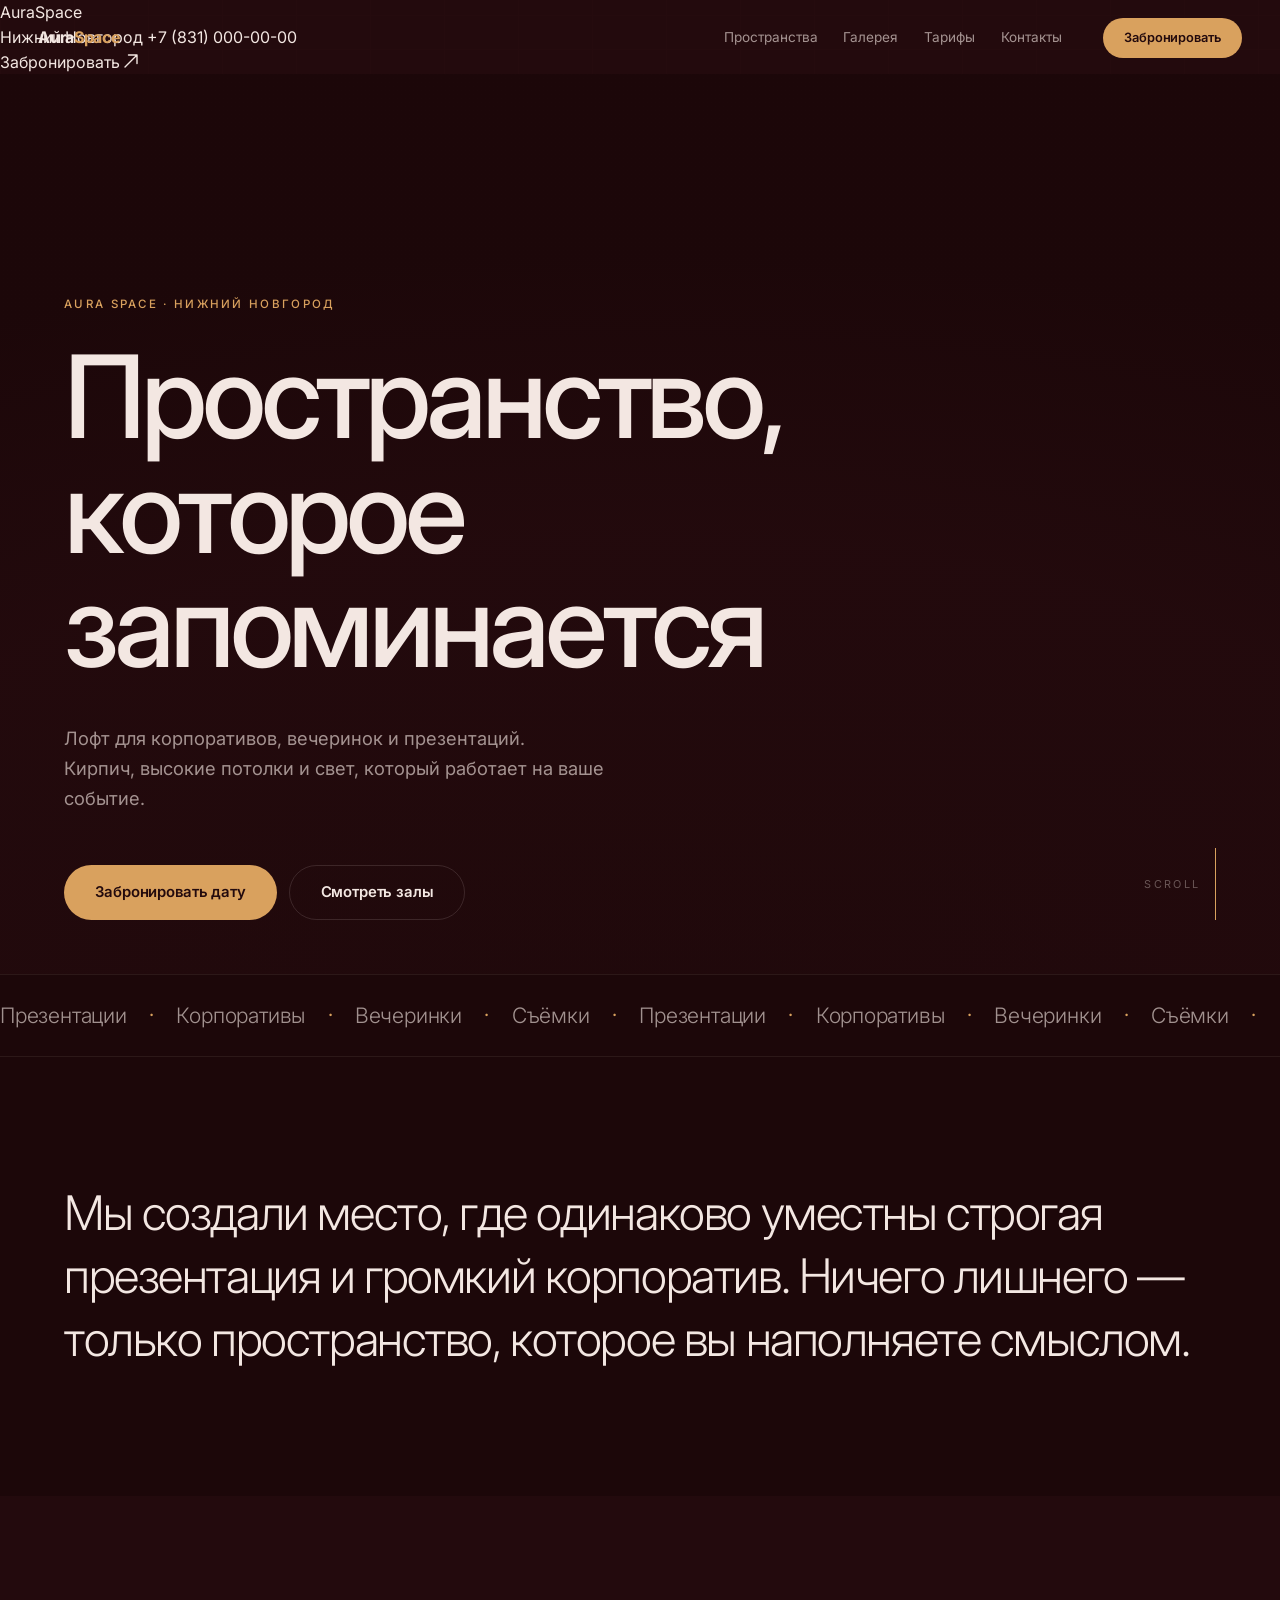
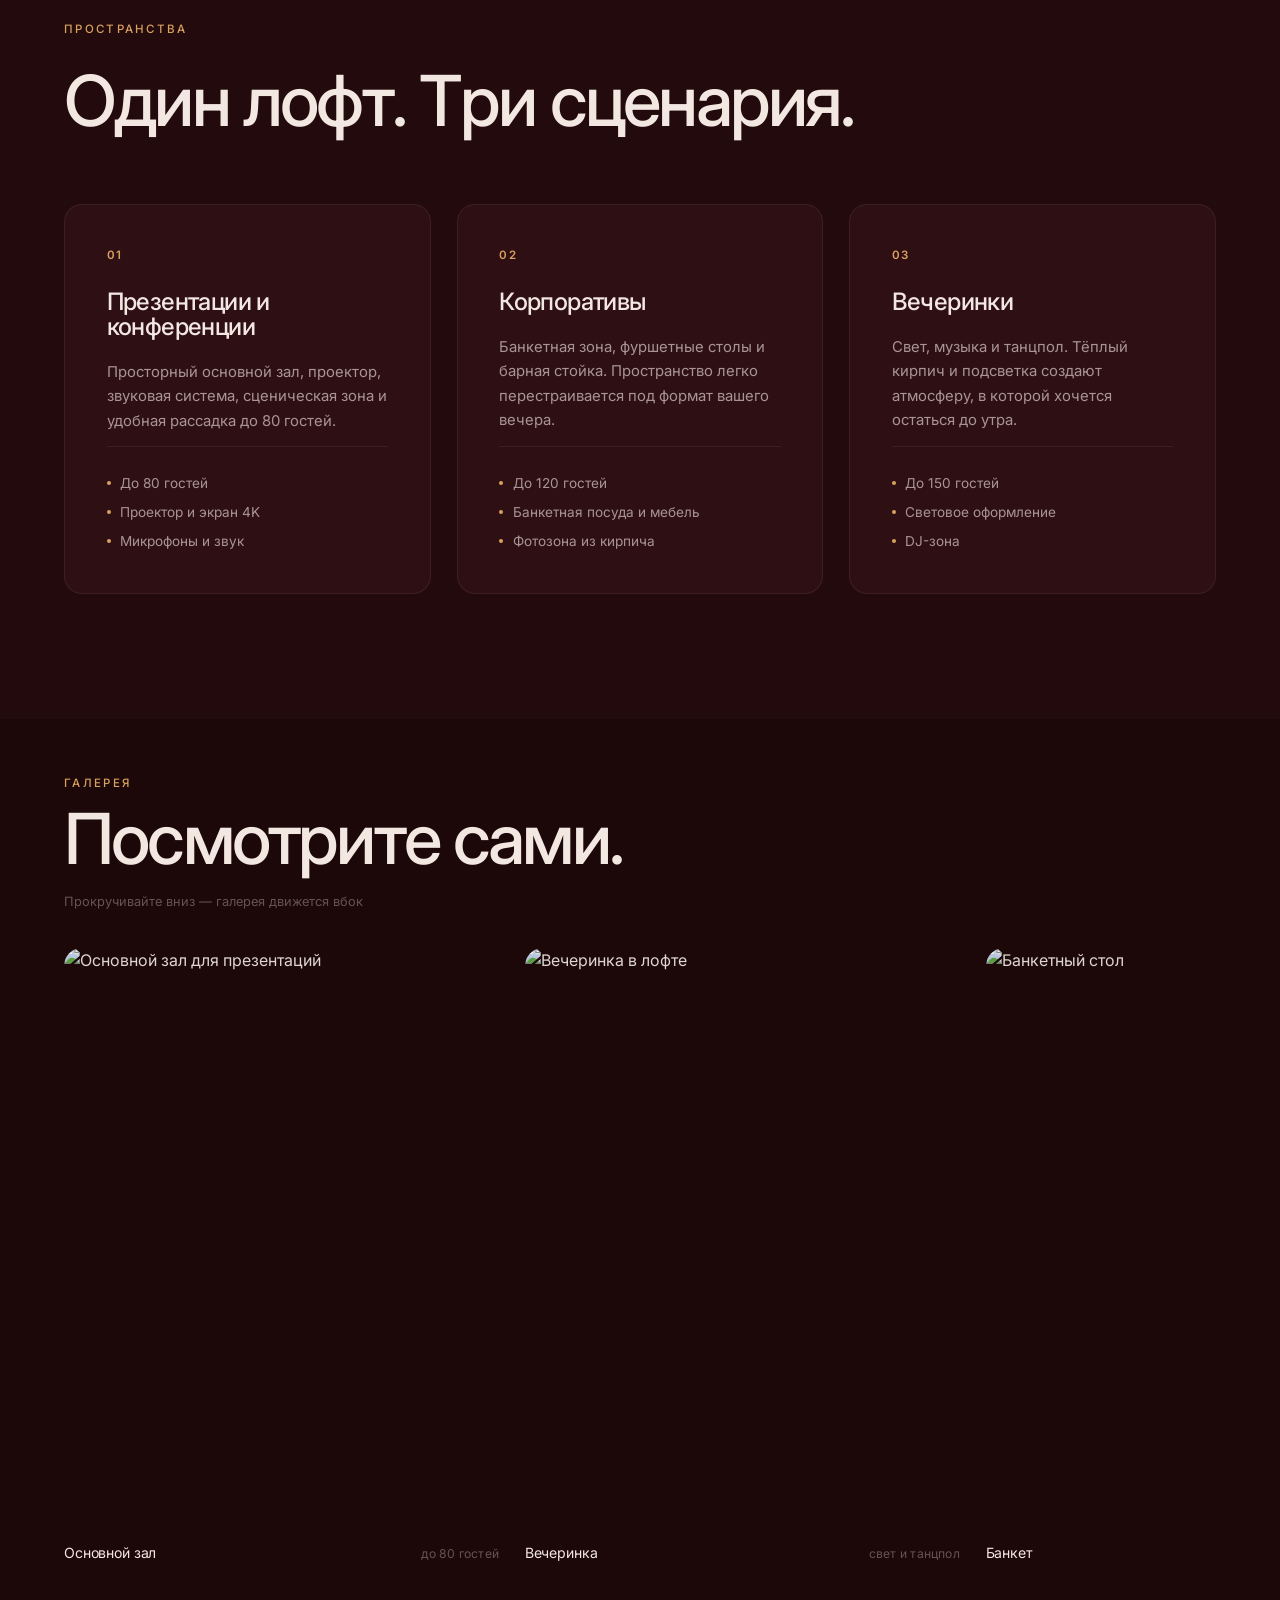
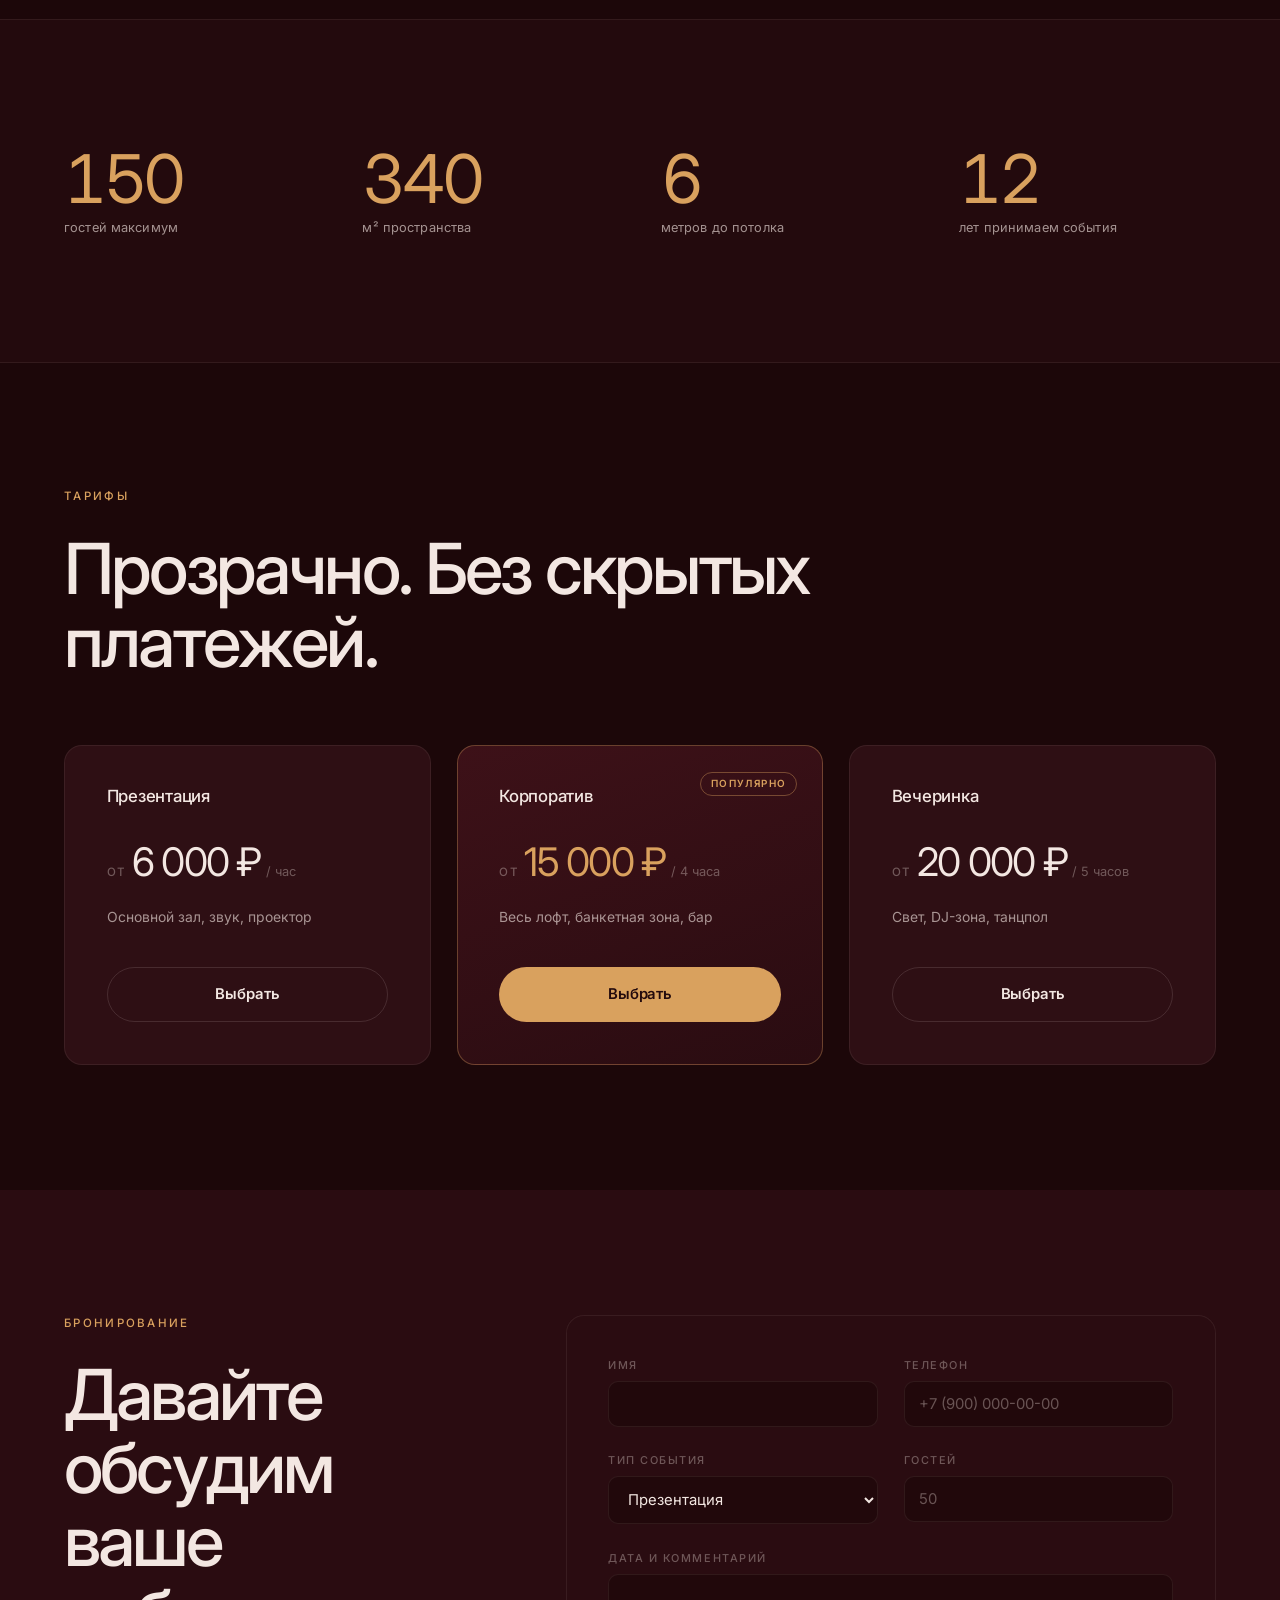
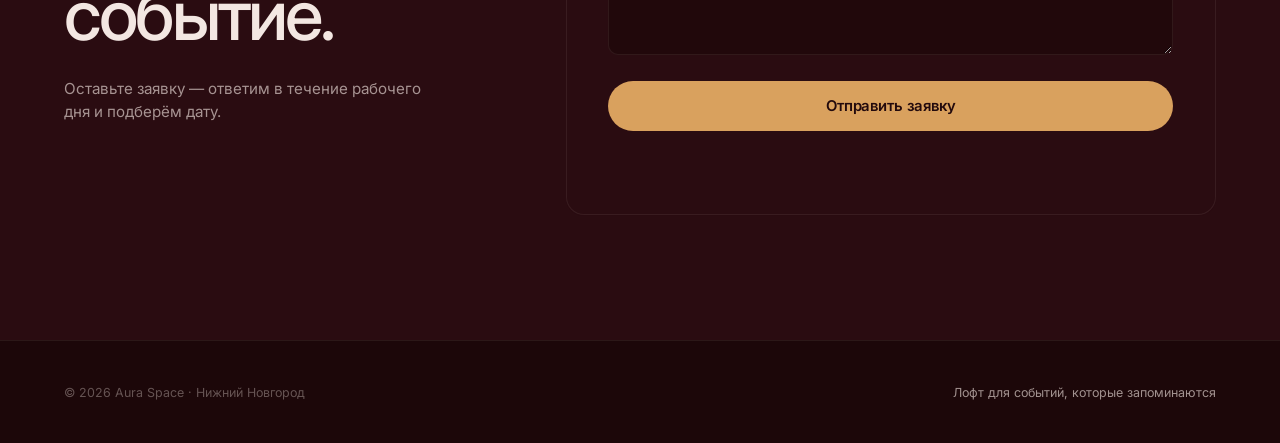
==== commit 75e411de: "Add fixed left sidebar: logo, phone, booking CTA" ====
--- a/index.html
+++ b/index.html
@@ -16,6 +16,26 @@
   <link rel="stylesheet" href="styles.css">
 </head>
 <body>
+
+  <!-- ============ ЛЕВАЯ ЗАКРЕПЛЁННАЯ ПАНЕЛЬ ============ -->
+  <aside class="side" aria-label="Aura Space — контакты">
+    <a href="#top" class="side__logo" aria-label="Aura Space — на главную">
+      Aura<span>Space</span>
+    </a>
+
+    <div class="side__meta">
+      <span class="side__city">Нижний Новгород</span>
+      <a href="tel:+78310000000" class="side__phone">+7 (831) 000-00-00</a>
+    </div>
+
+    <a href="#contact" class="side__cta">
+      <span>Забронировать</span>
+      <svg width="14" height="14" viewBox="0 0 14 14" fill="none" aria-hidden="true">
+        <path d="M1 13L13 1M13 1H4.5M13 1V9.5" stroke="currentColor" stroke-width="1.4"
+              stroke-linecap="round" stroke-linejoin="round"/>
+      </svg>
+    </a>
+  </aside>
 
   <header class="nav" id="nav">
     <div class="nav__inner">
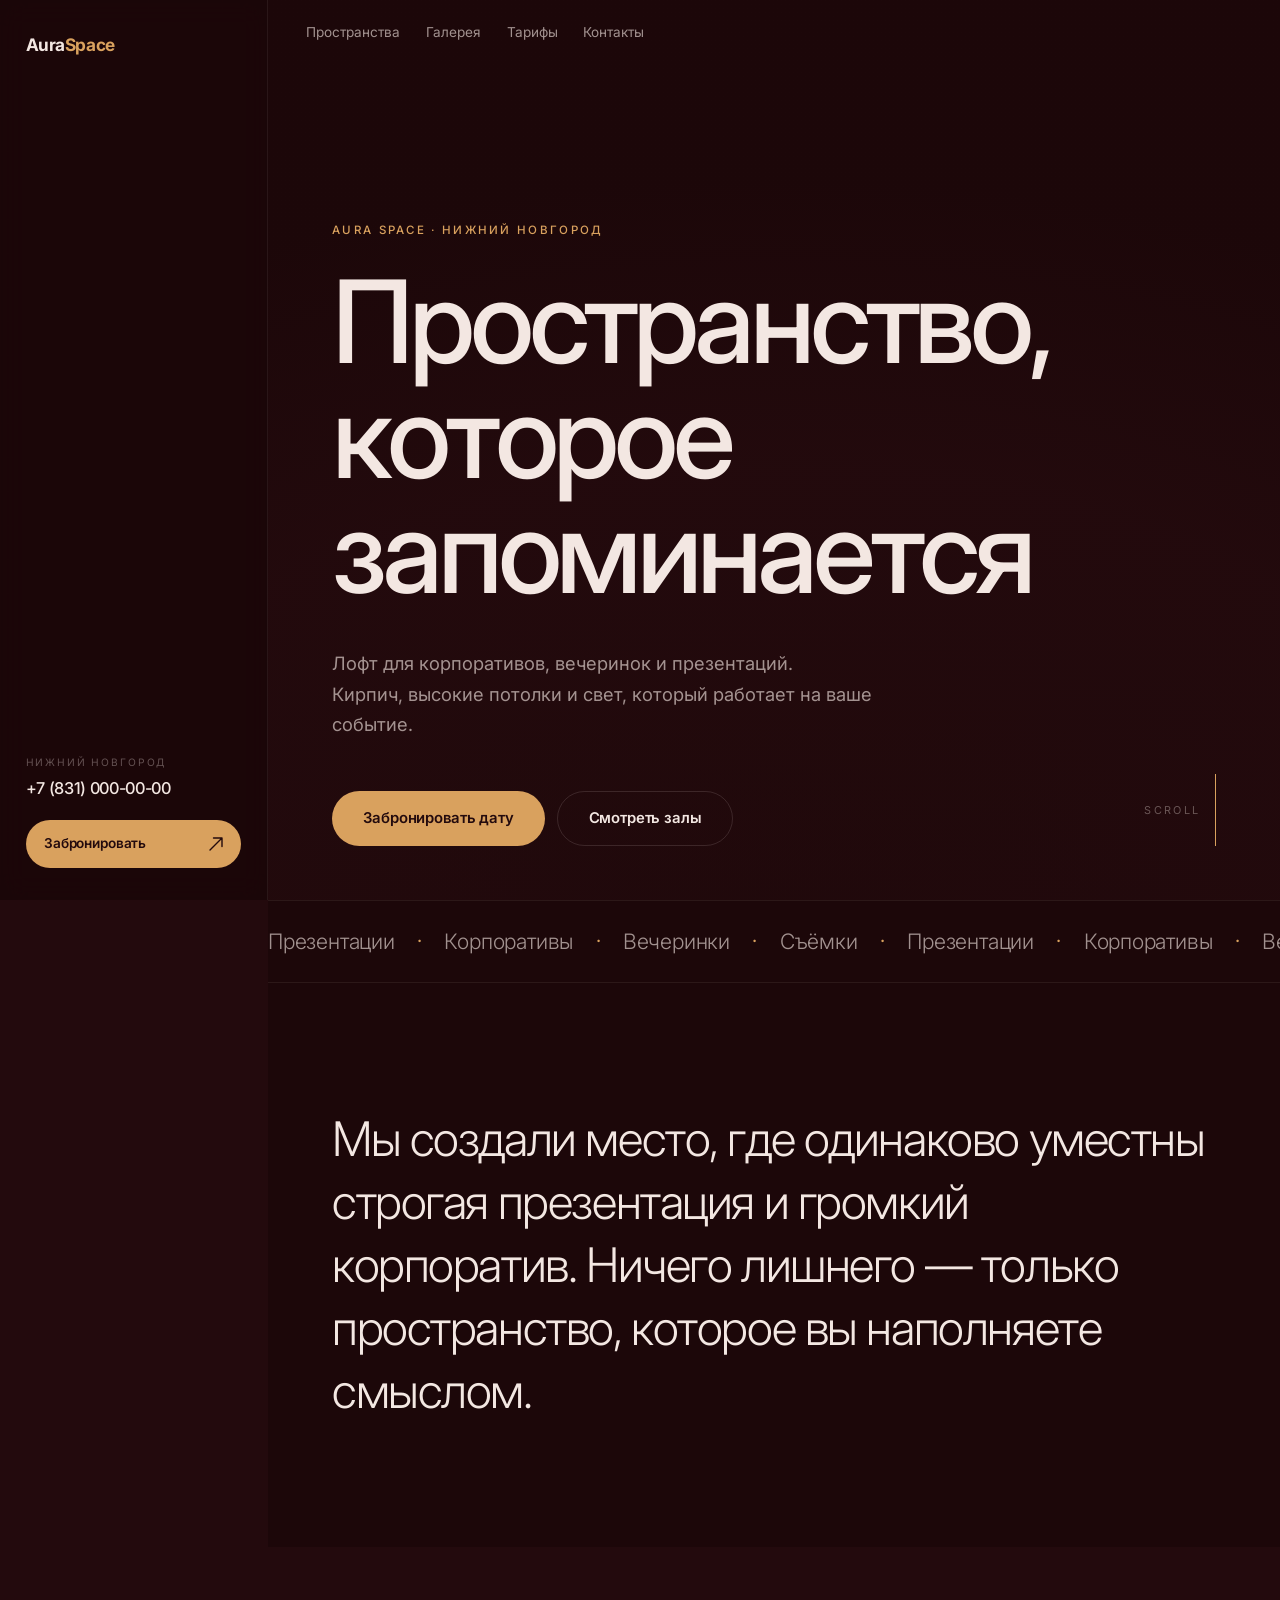
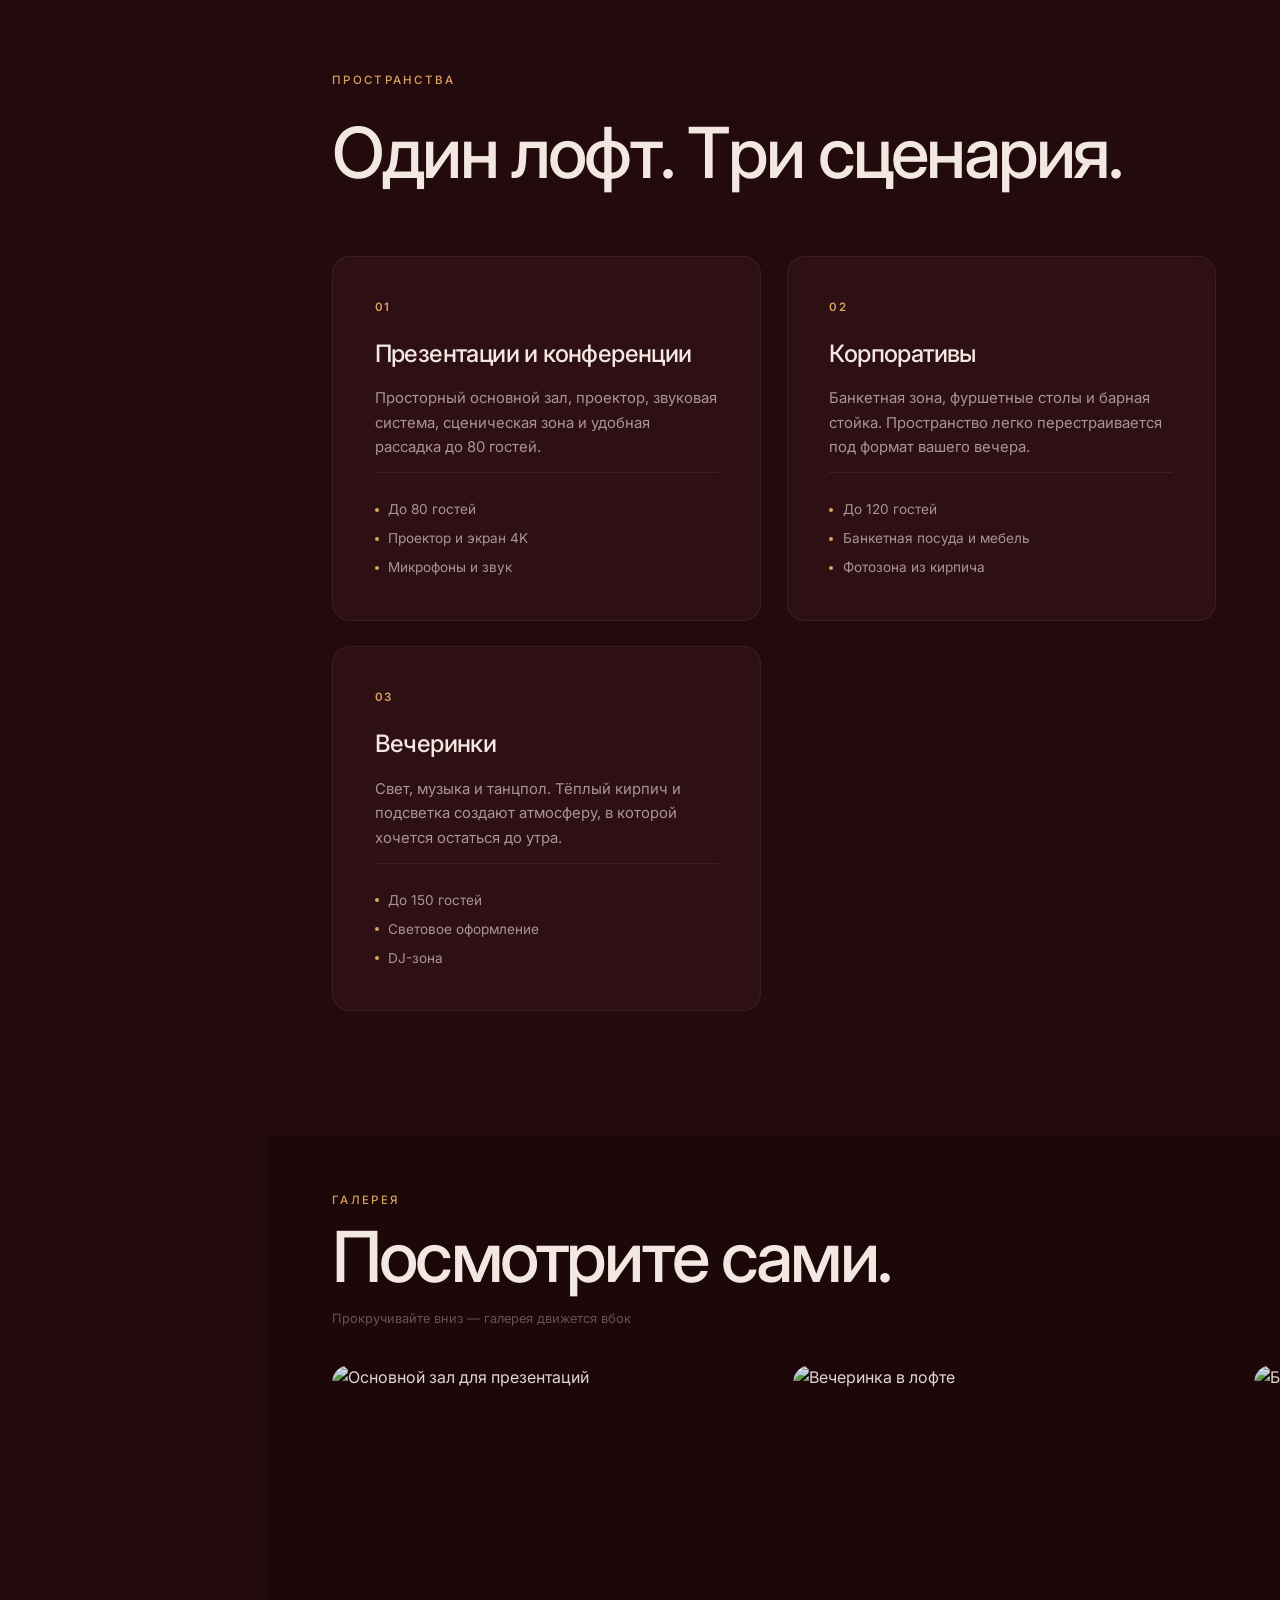
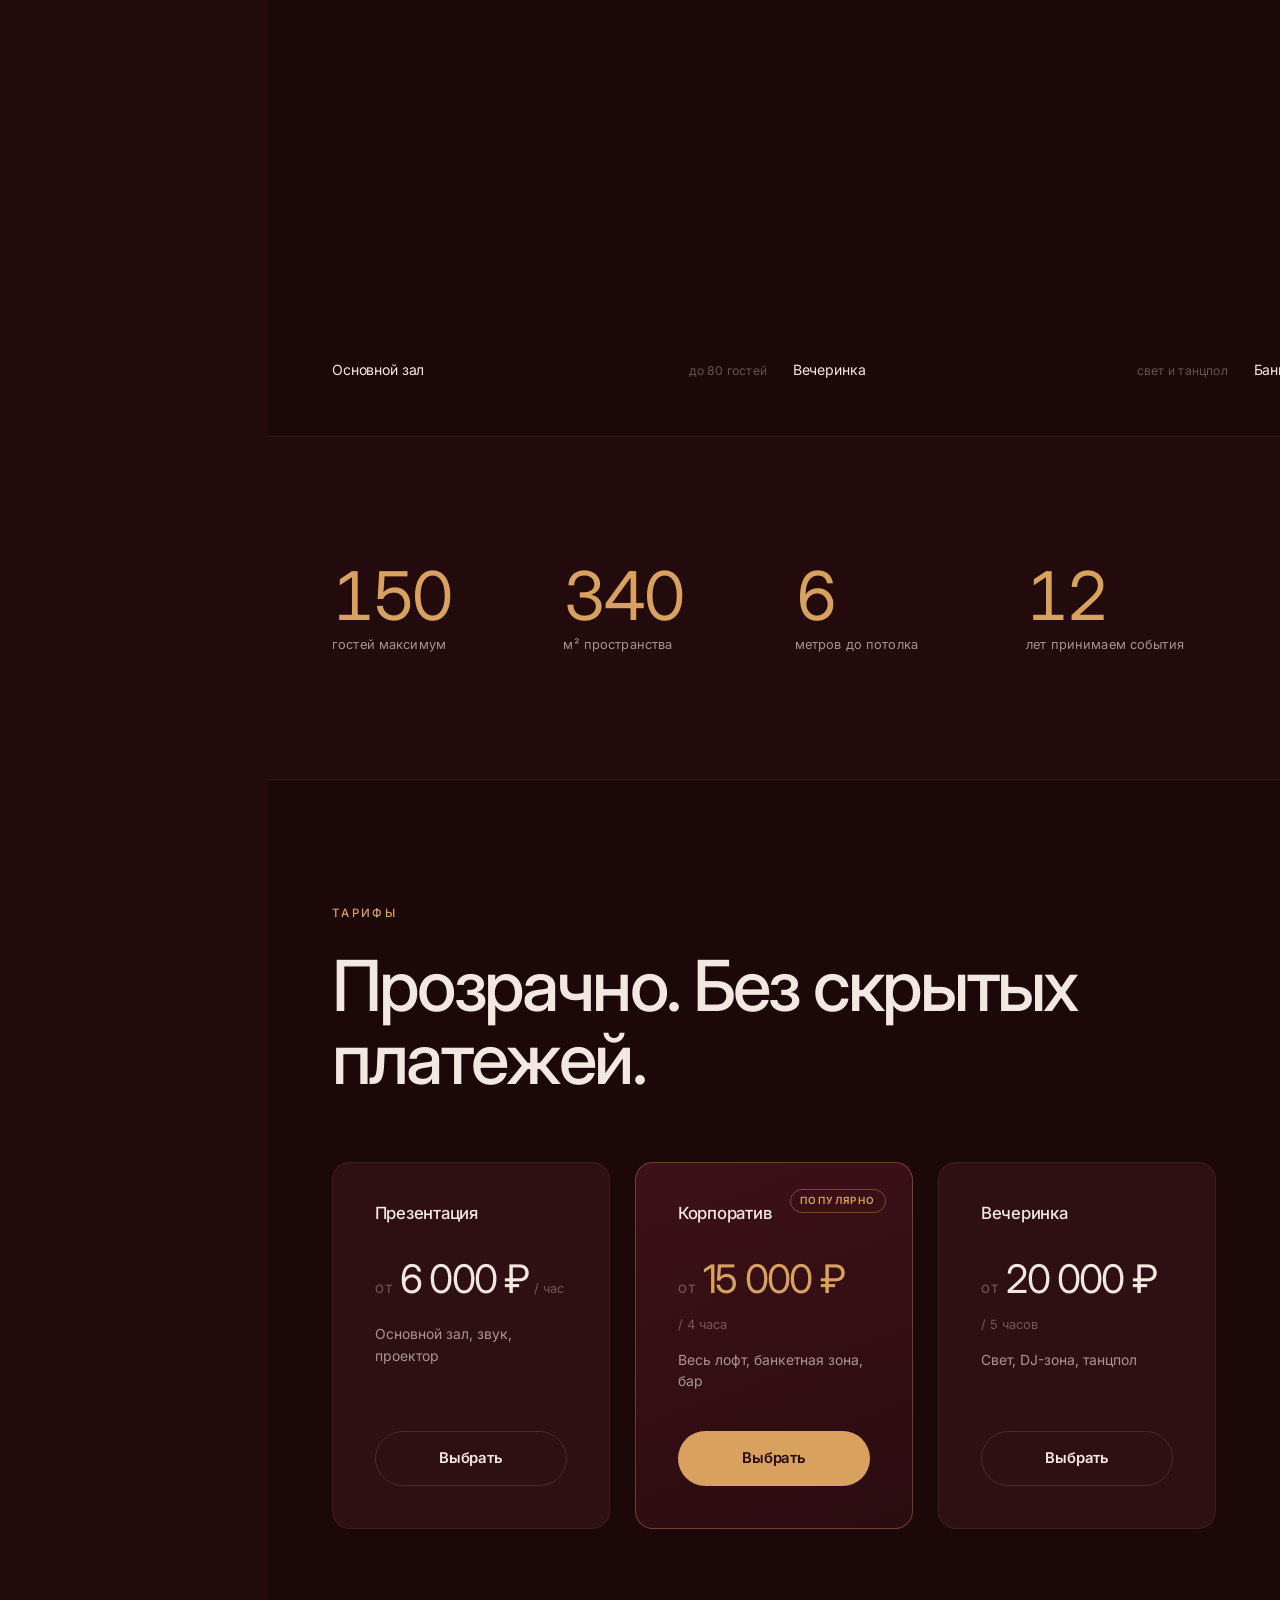
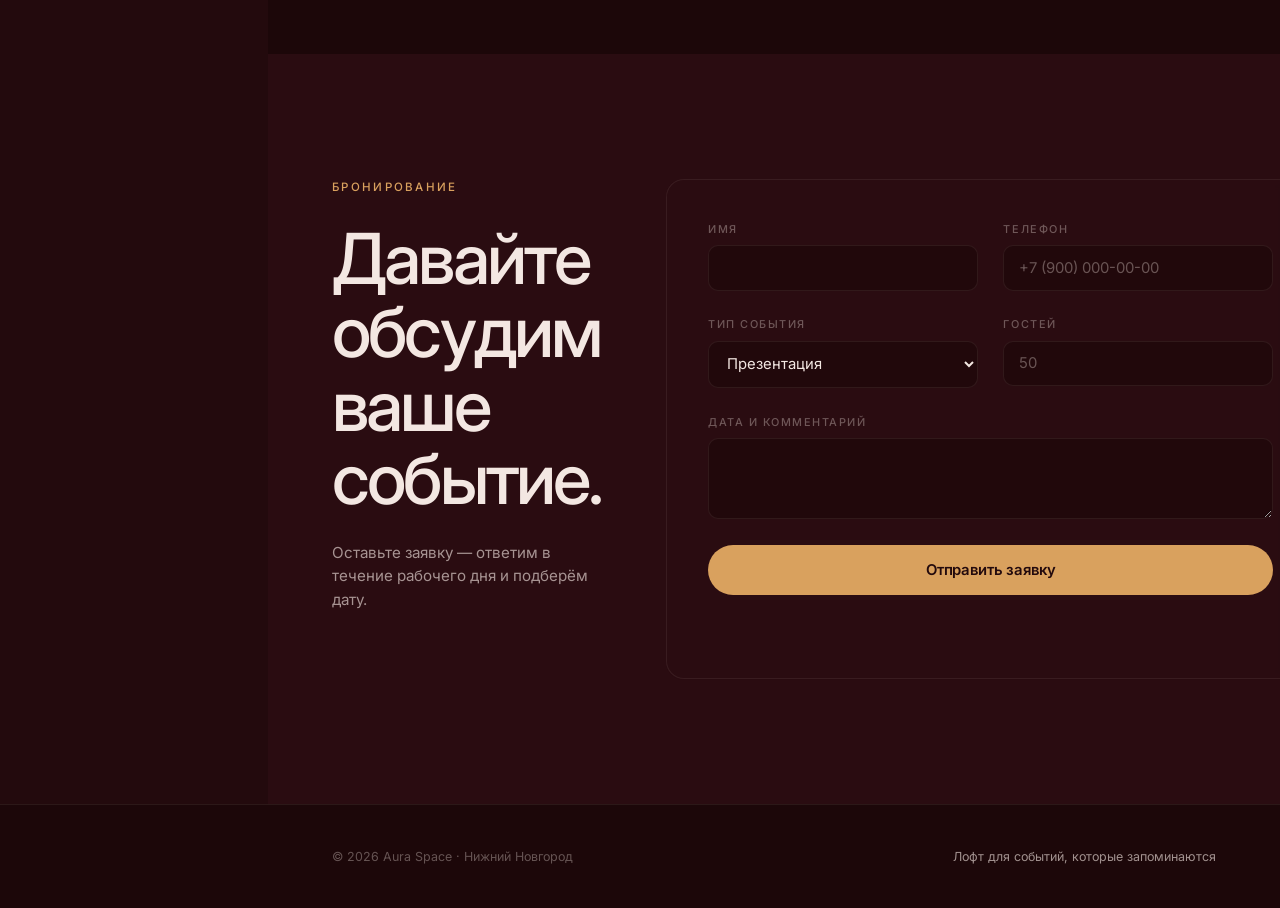
==== commit fd3f0efe: "Cache bust: add ?v=3 to styles.css and main.js" ====
--- a/index.html
+++ b/index.html
@@ -13,7 +13,7 @@
   <link rel="preconnect" href="https://fonts.googleapis.com">
   <link rel="preconnect" href="https://fonts.gstatic.com" crossorigin>
   <link href="https://fonts.googleapis.com/css2?family=Inter:wght@300;400;500;600;700&display=swap" rel="stylesheet">
-  <link rel="stylesheet" href="styles.css">
+  <link rel="stylesheet" href="styles.css?v=3">
 </head>
 <body>
 
@@ -295,6 +295,6 @@
   <script src="https://cdn.jsdelivr.net/npm/gsap@3.12.5/dist/gsap.min.js"></script>
   <script src="https://cdn.jsdelivr.net/npm/gsap@3.12.5/dist/ScrollTrigger.min.js"></script>
   <script src="https://cdn.jsdelivr.net/npm/lenis@1.1.13/dist/lenis.min.js"></script>
-  <script src="main.js"></script>
+  <script src="main.js?v=3"></script>
 </body>
 </html>
--- a/styles.css
+++ b/styles.css
@@ -783,3 +783,91 @@
   .char { opacity: 1 !important; filter: none !important; transform: none !important; }
   html { scroll-behavior: auto; }
 }
+
+/* ============================================
+   Левая закреплённая панель
+   ============================================ */
+:root { --side-w: 0px; }
+
+.side { display: none; }
+
+@media (min-width: 901px) {
+  :root { --side-w: 244px; }
+
+  .side {
+    position: fixed;
+    inset: 0 auto 0 0;
+    z-index: 60;
+    width: var(--side-w);
+    display: flex;
+    flex-direction: column;
+    align-items: flex-start;
+    padding: 2rem 1.6rem;
+    background: rgba(26, 6, 8, 0.88);
+    -webkit-backdrop-filter: blur(14px) saturate(140%);
+    backdrop-filter: blur(14px) saturate(140%);
+    border-right: 1px solid var(--line-soft);
+  }
+
+  .side__logo {
+    font-size: 1.08rem;
+    font-weight: 700;
+    letter-spacing: -0.025em;
+    color: var(--ink);
+  }
+  .side__logo span { color: var(--accent); }
+
+  .side__meta {
+    margin-top: auto;
+    display: flex;
+    flex-direction: column;
+    gap: 0.35rem;
+    margin-bottom: 1.15rem;
+  }
+  .side__city {
+    font-size: 0.64rem;
+    letter-spacing: 0.18em;
+    text-transform: uppercase;
+    color: var(--ink-dim);
+  }
+  .side__phone {
+    font-size: 1.02rem;
+    font-weight: 500;
+    letter-spacing: -0.02em;
+    transition: color 0.3s ease;
+  }
+  .side__phone:hover { color: var(--accent); }
+
+  .side__cta {
+    display: inline-flex;
+    align-items: center;
+    justify-content: space-between;
+    gap: 0.6rem;
+    width: 100%;
+    padding: 0.85rem 1.15rem;
+    border-radius: 999px;
+    background: var(--accent);
+    color: #230a0d;
+    font-size: 0.85rem;
+    font-weight: 600;
+    letter-spacing: -0.01em;
+    transition: transform 0.45s var(--ease), background 0.35s ease;
+  }
+  .side__cta:hover { transform: translateY(-2px); background: var(--ink); }
+  .side__cta svg { flex: none; transition: transform 0.45s var(--ease); }
+  .side__cta:hover svg { transform: translate(2px, -2px); }
+
+  /* контент сдвигается вправо на ширину панели */
+  .nav { padding-left: calc(var(--side-w) + clamp(1rem, 3vw, 2.6rem)); }
+  main { padding-left: var(--side-w); }
+  .footer { padding-left: calc(var(--side-w) + clamp(1.2rem, 5vw, 5rem)); }
+
+  /* в верхней панели лого и кнопка уже слева — убираем дубли */
+  .nav__logo { display: none; }
+  .nav .btn--small { display: none; }
+  .nav__links { margin-left: 0; margin-right: auto; }
+}
+
+@media (min-width: 1200px) {
+  :root { --side-w: 268px; }
+}
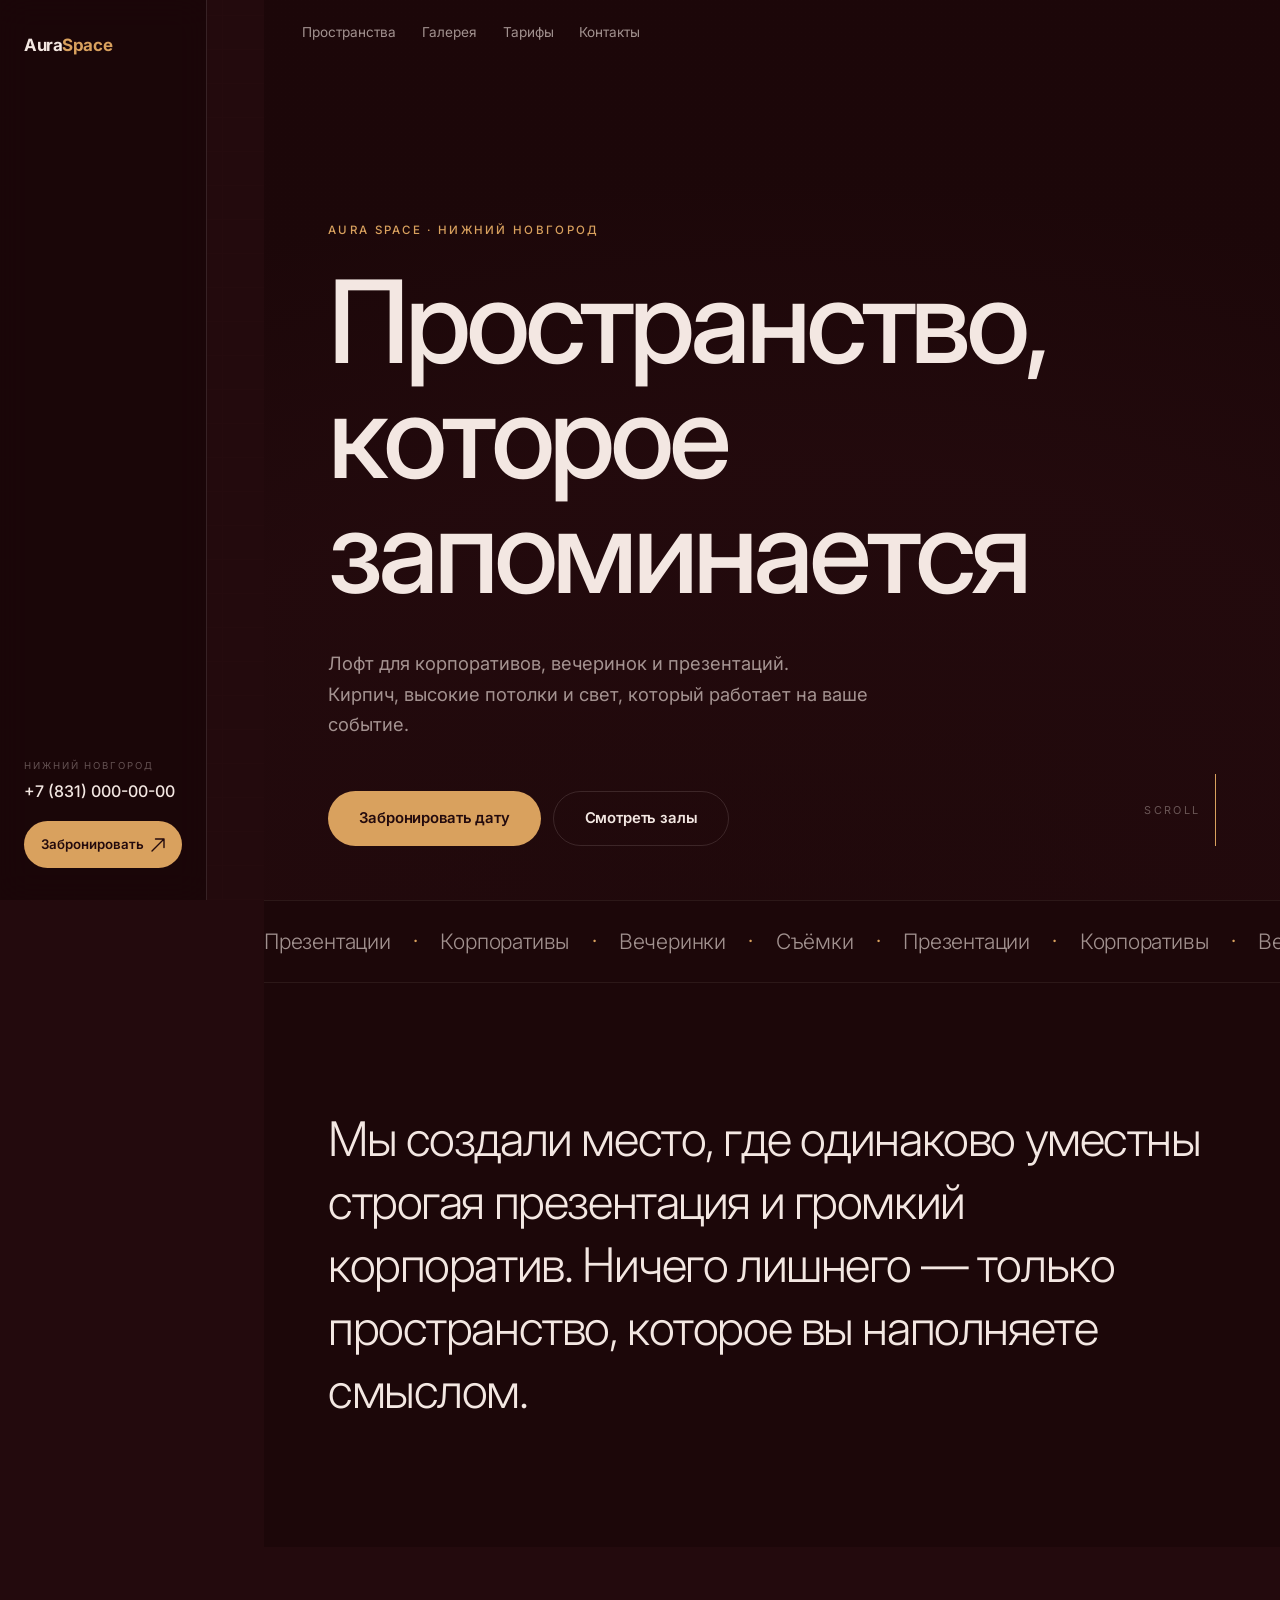
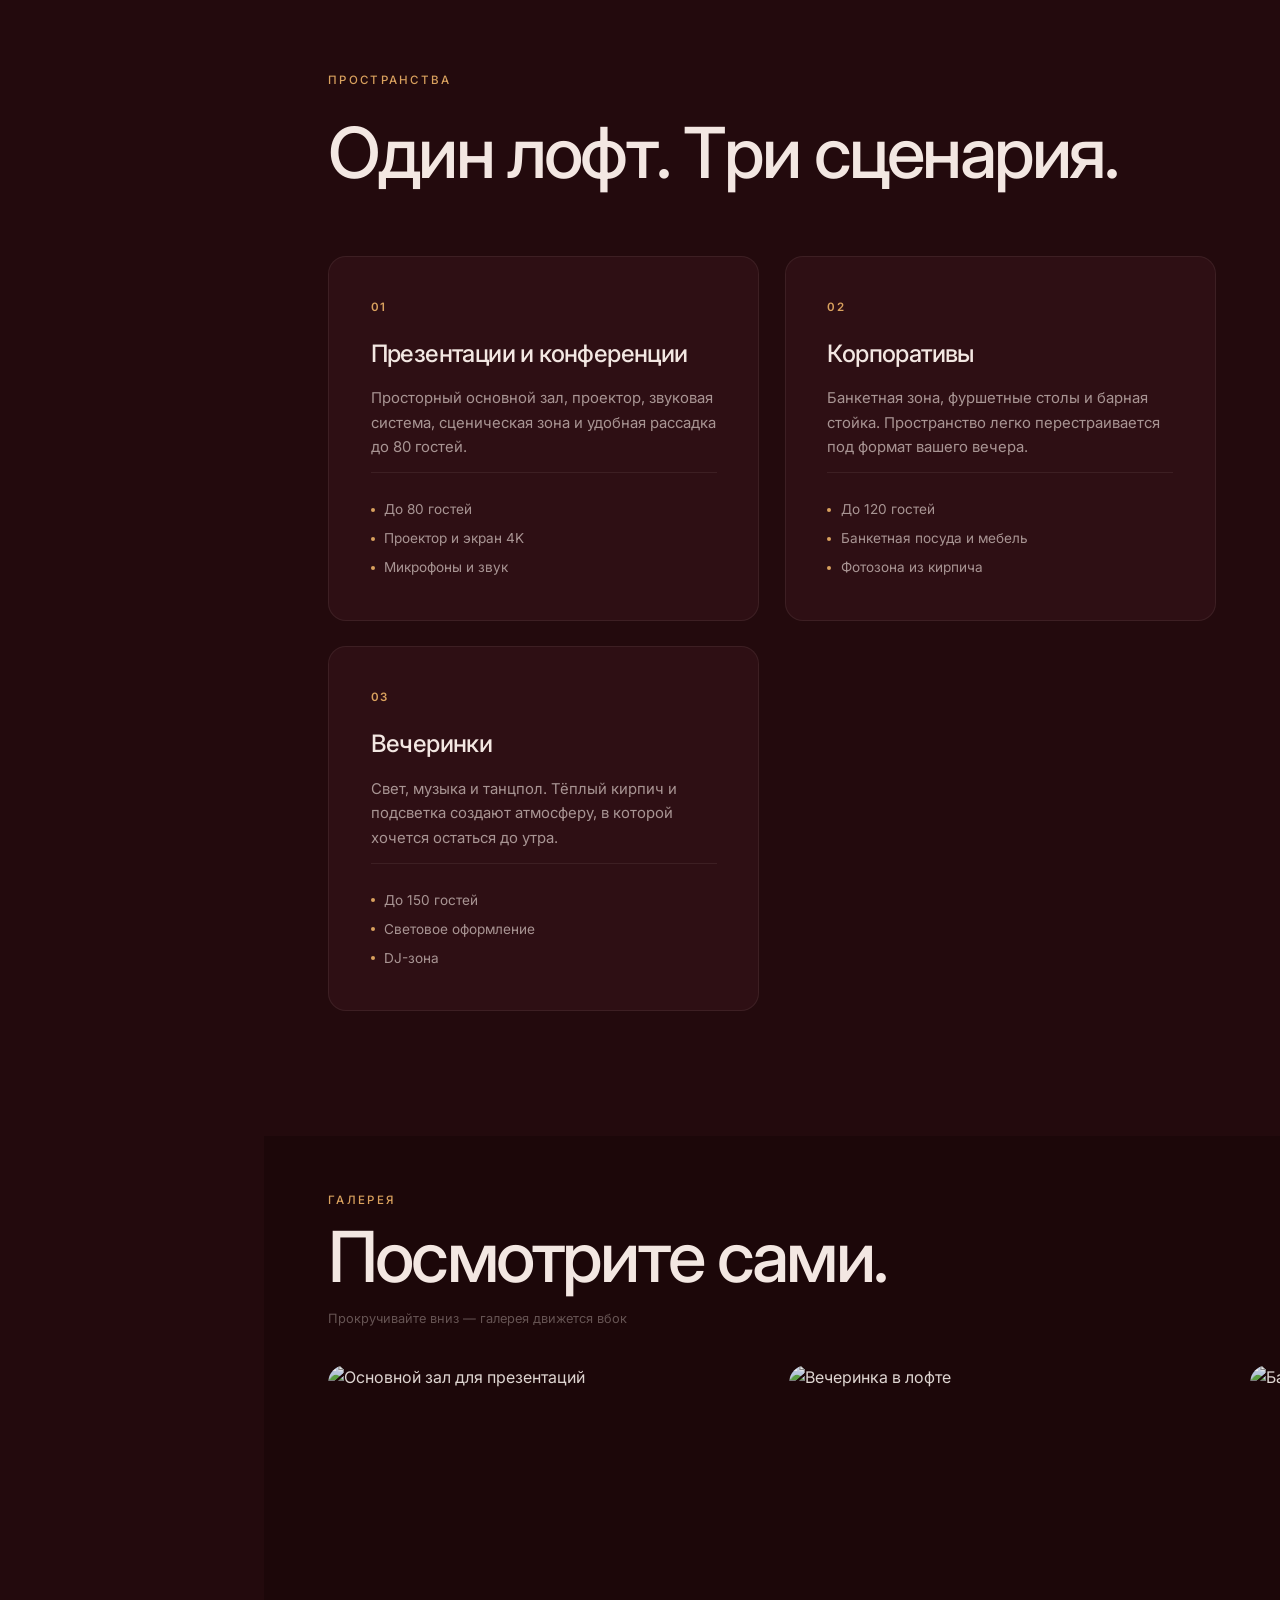
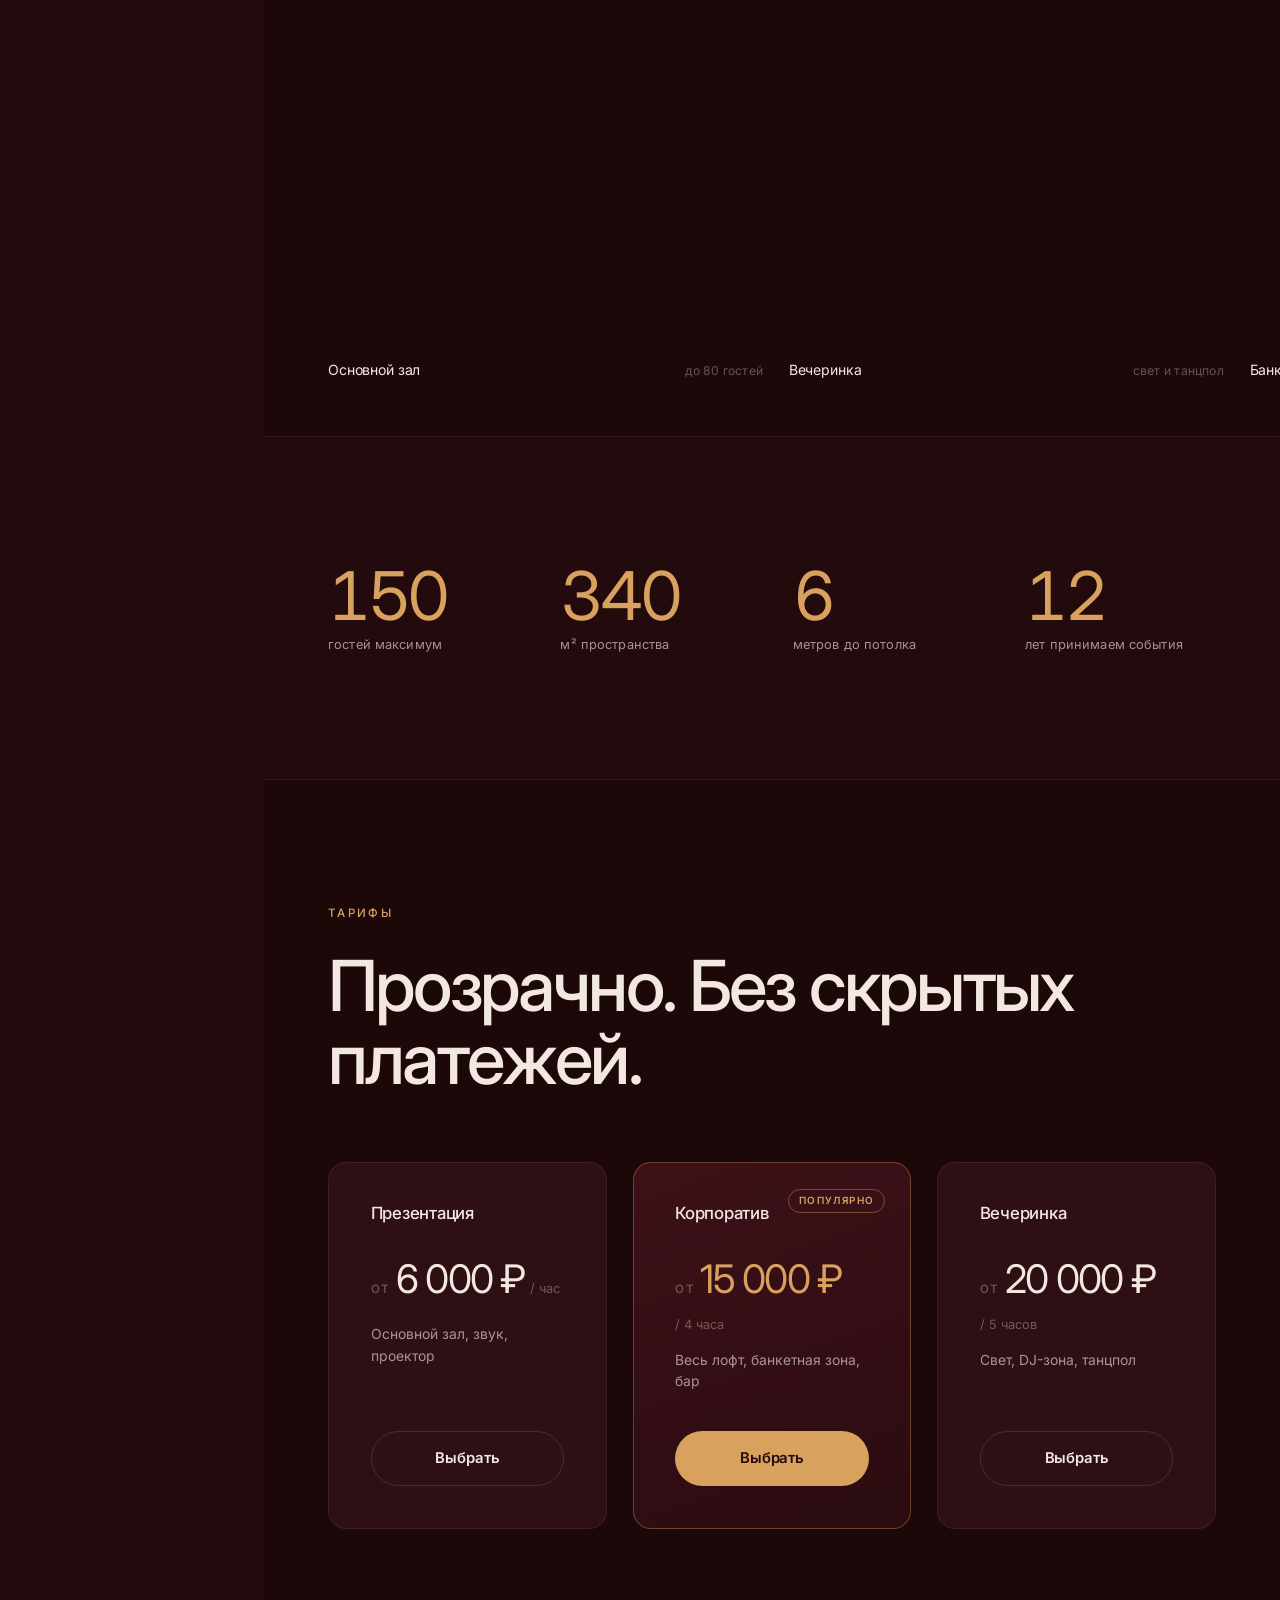
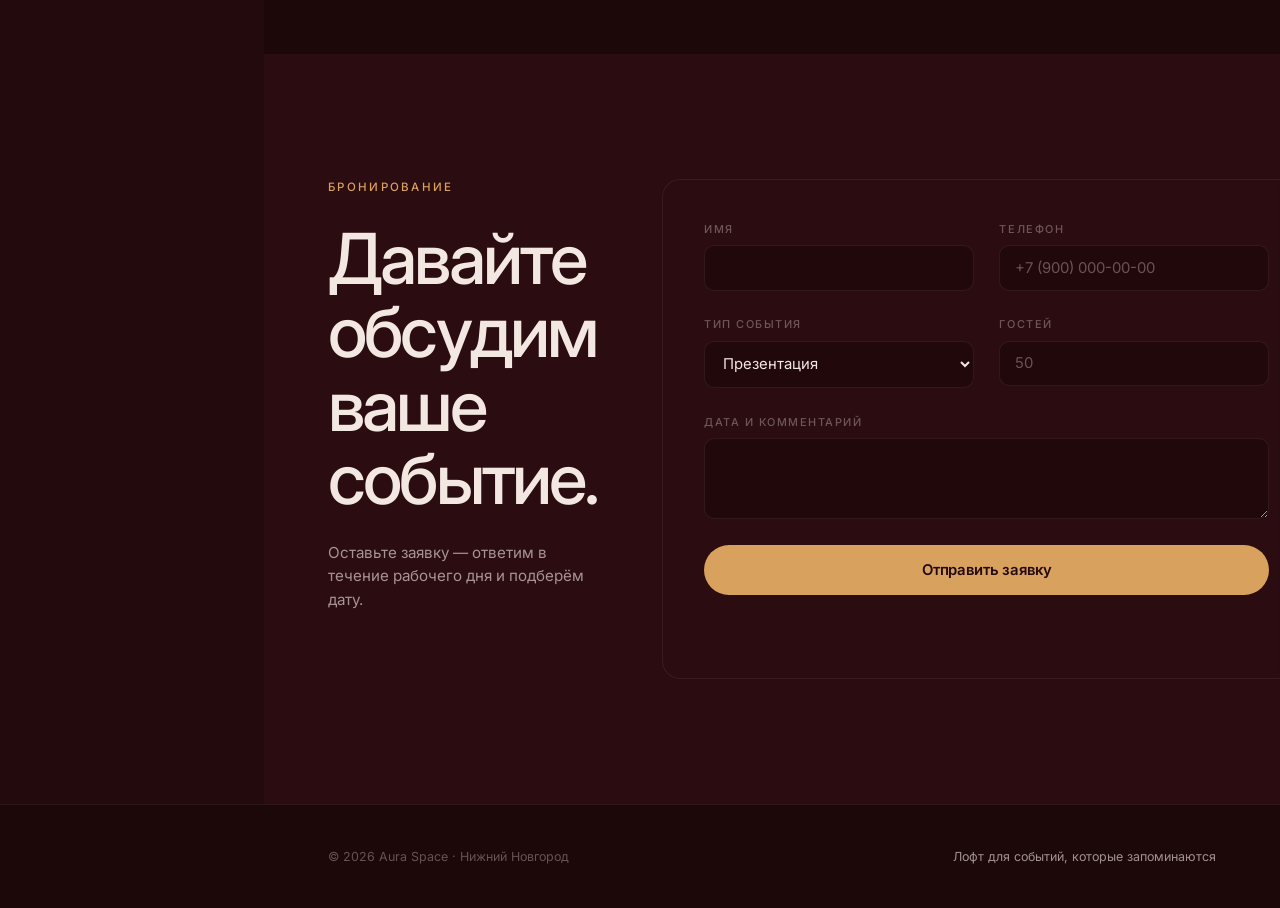
==== commit 86f5452c: "Sidebar: show from 768px, bottom bar on mobile, cache-bust assets" ====
--- a/index.html
+++ b/index.html
@@ -16,6 +16,7 @@
   <link rel="stylesheet" href="styles.css?v=3">
 </head>
 <body>
+  <!-- build v3 -->
 
   <!-- ============ ЛЕВАЯ ЗАКРЕПЛЁННАЯ ПАНЕЛЬ ============ -->
   <aside class="side" aria-label="Aura Space — контакты">
--- a/styles.css
+++ b/styles.css
@@ -785,89 +785,106 @@
 }
 
 /* ============================================
-   Левая закреплённая панель
+   Панель: слева на десктопе, снизу на мобильном
    ============================================ */
 :root { --side-w: 0px; }
 
-.side { display: none; }
-
-@media (min-width: 901px) {
-  :root { --side-w: 244px; }
+/* --- до 767px: нижняя закреплённая полоса --- */
+.side {
+  position: fixed;
+  inset: auto 0 0 0;
+  z-index: 90;
+  display: flex;
+  align-items: center;
+  gap: 0.75rem;
+  padding: 0.7rem 1rem;
+  background: rgba(26, 6, 8, 0.94);
+  -webkit-backdrop-filter: blur(16px);
+  backdrop-filter: blur(16px);
+  border-top: 1px solid var(--line);
+}
+.side__logo {
+  font-size: 0.95rem;
+  font-weight: 700;
+  letter-spacing: -0.025em;
+  color: var(--ink);
+  white-space: nowrap;
+}
+.side__logo span { color: var(--accent); }
+.side__meta { margin-left: auto; display: flex; flex-direction: column; gap: 0; }
+.side__city { display: none; }
+.side__phone {
+  font-size: 0.82rem;
+  font-weight: 500;
+  color: var(--ink-soft);
+  white-space: nowrap;
+}
+.side__cta {
+  display: inline-flex;
+  align-items: center;
+  gap: 0.45rem;
+  padding: 0.6rem 0.95rem;
+  border-radius: 999px;
+  background: var(--accent);
+  color: #230a0d;
+  font-size: 0.78rem;
+  font-weight: 600;
+  white-space: nowrap;
+  transition: background 0.35s ease;
+}
+.side__cta svg { display: none; }
+
+main { padding-bottom: 64px; }
+
+/* --- от 768px: вертикальная панель слева --- */
+@media (min-width: 768px) {
+  :root { --side-w: 236px; }
 
   .side {
-    position: fixed;
     inset: 0 auto 0 0;
-    z-index: 60;
-    width: var(--side-w);
-    display: flex;
     flex-direction: column;
     align-items: flex-start;
-    padding: 2rem 1.6rem;
-    background: rgba(26, 6, 8, 0.88);
-    -webkit-backdrop-filter: blur(14px) saturate(140%);
-    backdrop-filter: blur(14px) saturate(140%);
-    border-right: 1px solid var(--line-soft);
+    gap: 0;
+    padding: 2rem 1.5rem;
+    border-top: none;
+    border-right: 1px solid var(--line);
+    background: rgba(26, 6, 8, 0.9);
   }
-
-  .side__logo {
-    font-size: 1.08rem;
-    font-weight: 700;
-    letter-spacing: -0.025em;
-    color: var(--ink);
-  }
-  .side__logo span { color: var(--accent); }
+  .side__logo { font-size: 1.06rem; }
 
   .side__meta {
-    margin-top: auto;
-    display: flex;
-    flex-direction: column;
-    gap: 0.35rem;
-    margin-bottom: 1.15rem;
+    margin: auto 0 1.1rem;
+    gap: 0.3rem;
   }
   .side__city {
-    font-size: 0.64rem;
-    letter-spacing: 0.18em;
+    display: block;
+    font-size: 0.6rem;
+    letter-spacing: 0.2em;
     text-transform: uppercase;
     color: var(--ink-dim);
   }
-  .side__phone {
-    font-size: 1.02rem;
-    font-weight: 500;
-    letter-spacing: -0.02em;
-    transition: color 0.3s ease;
+  .side__phone { font-size: 1rem; color: var(--ink); }
+  .side__phone:hover { color: var(--accent); }
+
+  .side__cta {
+    width: 100%;
+    justify-content: space-between;
+    padding: 0.82rem 1.05rem;
+    font-size: 0.83rem;
   }
-  .side__phone:hover { color: var(--accent); }
-
-  .side__cta {
-    display: inline-flex;
-    align-items: center;
-    justify-content: space-between;
-    gap: 0.6rem;
-    width: 100%;
-    padding: 0.85rem 1.15rem;
-    border-radius: 999px;
-    background: var(--accent);
-    color: #230a0d;
-    font-size: 0.85rem;
-    font-weight: 600;
-    letter-spacing: -0.01em;
-    transition: transform 0.45s var(--ease), background 0.35s ease;
-  }
-  .side__cta:hover { transform: translateY(-2px); background: var(--ink); }
-  .side__cta svg { flex: none; transition: transform 0.45s var(--ease); }
+  .side__cta svg { display: block; flex: none; transition: transform 0.45s var(--ease); }
+  .side__cta:hover { background: var(--ink); }
   .side__cta:hover svg { transform: translate(2px, -2px); }
 
-  /* контент сдвигается вправо на ширину панели */
+  main { padding-left: var(--side-w); padding-bottom: 0; }
   .nav { padding-left: calc(var(--side-w) + clamp(1rem, 3vw, 2.6rem)); }
-  main { padding-left: var(--side-w); }
   .footer { padding-left: calc(var(--side-w) + clamp(1.2rem, 5vw, 5rem)); }
 
-  /* в верхней панели лого и кнопка уже слева — убираем дубли */
   .nav__logo { display: none; }
   .nav .btn--small { display: none; }
   .nav__links { margin-left: 0; margin-right: auto; }
 }
 
-@media (min-width: 1200px) {
-  :root { --side-w: 268px; }
-}
+@media (min-width: 1280px) {
+  :root { --side-w: 264px; }
+}
